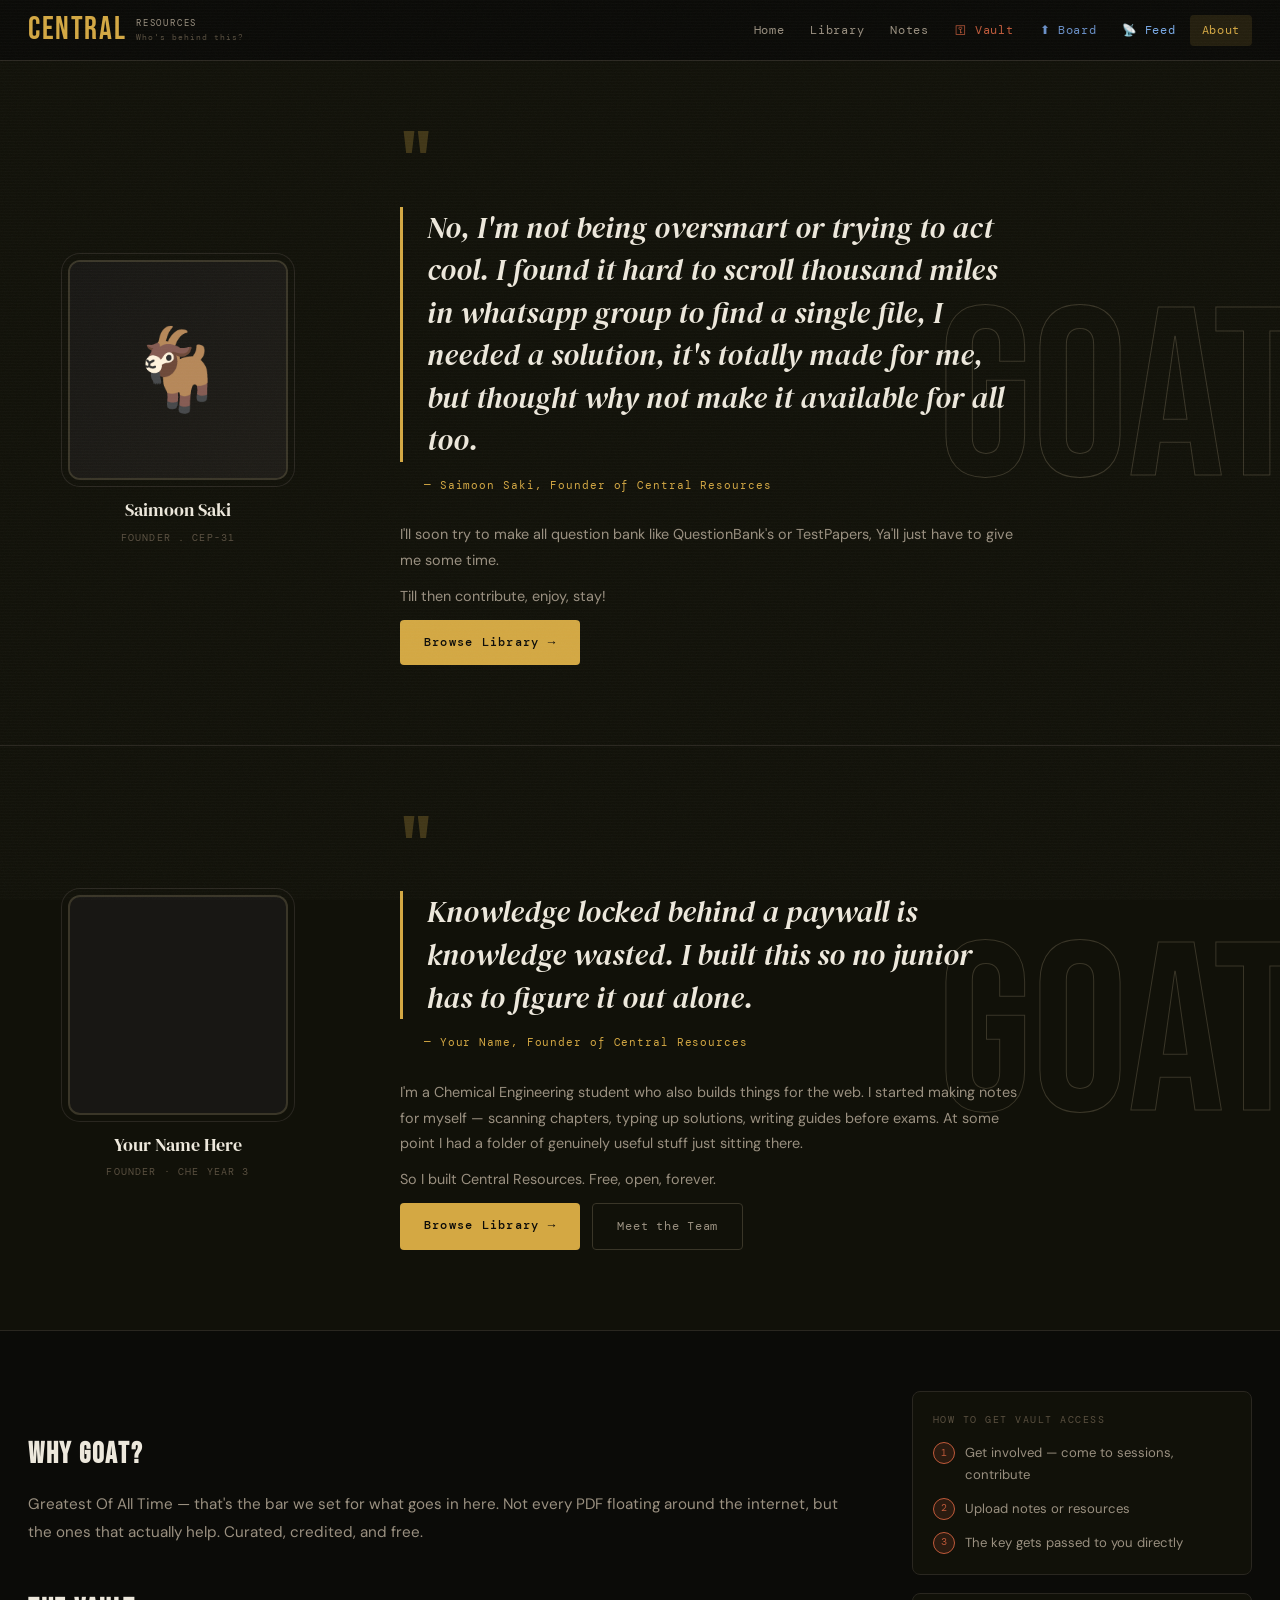
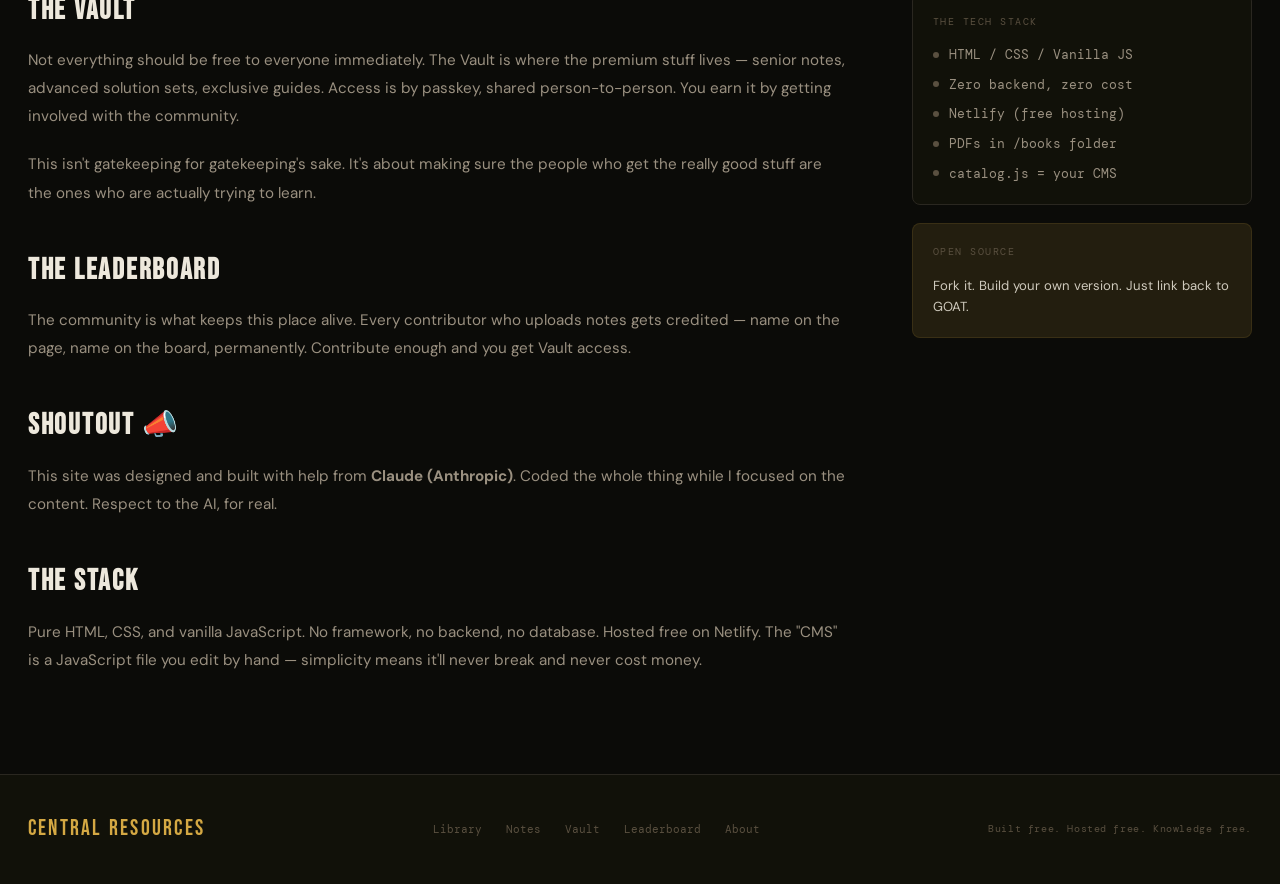
==== central/about.html @ 238a9351 "nn" ====
<!DOCTYPE html>
<html lang="en">
<head>
  <meta charset="UTF-8" />
  <meta name="viewport" content="width=device-width, initial-scale=1.0" />
  <title>Behind the Screen</title>
  <link rel="stylesheet" href="css/style.css" />
  <link rel="preconnect" href="https://fonts.googleapis.com" />
  <link href="https://fonts.googleapis.com/css2?family=Bebas+Neue&family=DM+Serif+Display:ital@0;1&family=DM+Mono:wght@300;400;500&family=DM+Sans:ital,wght@0,300;0,400;1,300&display=swap" rel="stylesheet" />
</head>
<body>
  <div class="noise"></div>
  <div class="scanlines"></div>

  <header class="site-header">
    <div class="header-inner">
      <a href="index.html" class="logo-block">
        <div class="logo-goat">Central</div>
        <div class="logo-right">
          <div class="logo-pub">Resources</div>
          <div class="logo-sub">Who's behind this?</div>
        </div>
      </a>
      <nav class="main-nav">
        <a href="index.html" class="nav-link">Home</a>
        <a href="library.html" class="nav-link">Library</a>
        <a href="notes.html" class="nav-link">Notes</a>
        <a href="vault.html" class="nav-link vault-link">⚿ Vault</a>
        <a href="leaderboard.html" class="nav-link lb-link">⬆ Board</a>
        <a href="feed.html" class="nav-link feed-link">📡 Feed</a>
        <a href="about.html" class="nav-link active">About</a>
      </nav>
    </div>
  </header>

  <!--
  ═══════════════════════════════════════════════════
   PERSONALISE THIS — 6 things to change:
   1. Drop your photo as:  images/founder.jpg
   2. Change "Your Name Here" below
   3. Change "Founder · ChE Year 3" below
   4. Change the quote text inside <blockquote>
   5. Change the sign-off line (.founder-quote-sig)
   6. Change the bio paragraph text
  ═══════════════════════════════════════════════════
  -->
  <section class="founder-hero">
    <div class="founder-hero-inner">

      <div class="founder-photo-col">
        <div class="founder-photo-frame">
          <img
            src="images/handsome.png"
            alt="Founder"
            class="founder-photo"
            onerror="this.style.display='none';document.getElementById('founderFallback').style.display='flex';"
          />
          <div class="founder-photo-fallback" id="founderFallback">🐐</div>
        </div>
        <div class="founder-label">
          <div class="founder-name-tag">Saimoon Saki</div><!-- ← CHANGE THIS -->
          <div class="founder-role-tag">Founder . CEP-31</div><!-- ← CHANGE THIS -->
        </div>
      </div>

      <div class="founder-quote-col">
        <div class="founder-open-quote">"</div>
        <!-- ↓ CHANGE THIS QUOTE TO YOUR OWN WORDS -->
        <blockquote class="founder-quote-text">
         No, I'm not being oversmart or trying to act cool. I found it hard to scroll thousand miles in whatsapp group to find a single file, I needed a solution, it's totally made for me, but thought why not make it available for all too.
        </blockquote>
        <!-- ↓ CHANGE THE SIGN-OFF -->
        <div class="founder-quote-sig">— Saimoon Saki, Founder of Central Resources</div>
        <div class="founder-bio">
          <!-- ↓ CHANGE THIS BIO -->
          <p>I'll soon try to make all question bank like QuestionBank's or TestPapers, Ya'll just have to give me some time.</p>
          <p>Till then contribute, enjoy, stay!</p>
        </div>
        <div class="founder-cta-row">
          <a href="library.html" class="btn-primary">Browse Library →</a>
        </div>
      </div>

    </div>
  </section>
  
  <section class="founder-hero">
    <div class="founder-hero-inner">

      <div class="founder-photo-col">
        <div class="founder-photo-frame">
          <img
            src="images/founder.jpg"
            alt="Founder"
            class="founder-photo"
            onerror="this.style.display='none';document.getElementById('founderFallback').style.display='flex';"
          />
          <div class="founder-photo-fallback" id="founderFallback">🐐</div>
        </div>
        <div class="founder-label">
          <div class="founder-name-tag">Your Name Here</div><!-- ← CHANGE THIS -->
          <div class="founder-role-tag">Founder · ChE Year 3</div><!-- ← CHANGE THIS -->
        </div>
      </div>

      <div class="founder-quote-col">
        <div class="founder-open-quote">"</div>
        <!-- ↓ CHANGE THIS QUOTE TO YOUR OWN WORDS -->
        <blockquote class="founder-quote-text">
          Knowledge locked behind a paywall is knowledge wasted.
          I built this so no junior has to figure it out alone.
        </blockquote>
        <!-- ↓ CHANGE THE SIGN-OFF -->
        <div class="founder-quote-sig">— Your Name, Founder of Central Resources</div>
        <div class="founder-bio">
          <!-- ↓ CHANGE THIS BIO -->
          <p>I'm a Chemical Engineering student who also builds things for the web. I started making notes for myself — scanning chapters, typing up solutions, writing guides before exams. At some point I had a folder of genuinely useful stuff just sitting there.</p>
          <p>So I built Central Resources. Free, open, forever.</p>
        </div>
        <div class="founder-cta-row">
          <a href="library.html" class="btn-primary">Browse Library →</a>
          <a href="leaderboard.html" class="btn-ghost">Meet the Team</a>
        </div>
      </div>

    </div>
  </section>

  <div class="about-page">
    <div class="about-page-inner">
      <div class="about-layout">

        <div class="about-main">
          <h2>Why GOAT?</h2>
          <p>Greatest Of All Time — that's the bar we set for what goes in here. Not every PDF floating around the internet, but the ones that actually help. Curated, credited, and free.</p>

          <h2>The Vault</h2>
          <p>Not everything should be free to everyone immediately. The Vault is where the premium stuff lives — senior notes, advanced solution sets, exclusive guides. Access is by passkey, shared person-to-person. You earn it by getting involved with the community.</p>
          <p>This isn't gatekeeping for gatekeeping's sake. It's about making sure the people who get the really good stuff are the ones who are actually trying to learn.</p>

          <h2>The Leaderboard</h2>
          <p>The community is what keeps this place alive. Every contributor who uploads notes gets credited — name on the page, name on the board, permanently. Contribute enough and you get Vault access.</p>

          <h2>Shoutout 📣</h2>
          <p>This site was designed and built with help from <strong>Claude (Anthropic)</strong>. Coded the whole thing while I focused on the content. Respect to the AI, for real.</p>

          <h2>The Stack</h2>
          <p>Pure HTML, CSS, and vanilla JavaScript. No framework, no backend, no database. Hosted free on Netlify. The "CMS" is a JavaScript file you edit by hand — simplicity means it'll never break and never cost money.</p>
        </div>

        <div class="about-sidebar">
          <div class="sidebar-card">
            <div class="sidebar-card-title">How to get Vault access</div>
            <div class="vault-steps">
              <div class="vstep"><span class="vstep-n">1</span><span>Get involved — come to sessions, contribute</span></div>
              <div class="vstep"><span class="vstep-n">2</span><span>Upload notes or resources</span></div>
              <div class="vstep"><span class="vstep-n">3</span><span>The key gets passed to you directly</span></div>
            </div>
          </div>
          <div class="sidebar-card">
            <div class="sidebar-card-title">The Tech Stack</div>
            <div class="tech-list">
              <div class="tech-item"><span class="tech-dot"></span>HTML / CSS / Vanilla JS</div>
              <div class="tech-item"><span class="tech-dot"></span>Zero backend, zero cost</div>
              <div class="tech-item"><span class="tech-dot"></span>Netlify (free hosting)</div>
              <div class="tech-item"><span class="tech-dot"></span>PDFs in /books folder</div>
              <div class="tech-item"><span class="tech-dot"></span>catalog.js = your CMS</div>
            </div>
          </div>
          <div class="sidebar-card highlight-card">
            <div class="sidebar-card-title">Open Source</div>
            <p style="font-size:0.82rem;line-height:1.6;margin:0;opacity:0.85;">Fork it. Build your own version. Just link back to GOAT.</p>
          </div>
        </div>

      </div>
    </div>
  </div>

  <footer class="site-footer">
    <div class="footer-inner">
      <div class="footer-logo">CENTRAL RESOURCES</div>
      <div class="footer-links">
        <a href="library.html">Library</a>
        <a href="notes.html">Notes</a>
        <a href="vault.html">Vault</a>
        <a href="leaderboard.html">Leaderboard</a>
        <a href="about.html">About</a>
      </div>
      <div class="footer-copy">Built free. Hosted free. Knowledge free.</div>
    </div>
  </footer>
</body>
</html>
---- central/css/style.css ----
/* ================================================================
   GOAT PUBLICATIONS — COMPLETE STYLESHEET
   ================================================================ */
:root {
  --bg:#0b0b08; --bg2:#111109; --bg3:#181714; --surface:#1e1c17;
  --border:#2a2720; --border2:#3a3628;
  --text:#ede8dc; --text2:#9a9080; --text3:#5a5040;
  --accent:#d4a843; --accent2:#f0c860;
  --accent-d:rgba(212,168,67,0.12); --accent-g:rgba(212,168,67,0.22);
  --vault:#c05a3a; --vault-d:rgba(192,90,58,0.15); --vault-g:rgba(192,90,58,0.25);
  --green:#6aaa6a; --blue:#6a90c8; --red:#c86a6a;
  --gold:#d4a843; --silver:#9ab0c8; --bronze:#b87850;
  --display:'Bebas Neue',Impact,sans-serif;
  --serif:'DM Serif Display',Georgia,serif;
  --mono:'DM Mono','Courier New',monospace;
  --sans:'DM Sans',system-ui,sans-serif;
  --r:4px; --r2:8px;
}
*,*::before,*::after{box-sizing:border-box;margin:0;padding:0}
html{scroll-behavior:smooth}
body{background:var(--bg);color:var(--text);font-family:var(--sans);font-size:15px;line-height:1.65;min-height:100vh;overflow-x:hidden}
a{color:var(--accent);text-decoration:none}
a:hover{text-decoration:underline}

/* ── TEXTURE ── */
.noise{pointer-events:none;position:fixed;inset:0;z-index:998;opacity:0.03;background-image:url("data:image/svg+xml,%3Csvg viewBox='0 0 256 256' xmlns='http://www.w3.org/2000/svg'%3E%3Cfilter id='n'%3E%3CfeTurbulence type='fractalNoise' baseFrequency='0.9' numOctaves='4' stitchTiles='stitch'/%3E%3C/filter%3E%3Crect width='100%25' height='100%25' filter='url(%23n)'/%3E%3C/svg%3E");background-size:200px 200px}
.scanlines{pointer-events:none;position:fixed;inset:0;z-index:997;opacity:0.015;background:repeating-linear-gradient(0deg,transparent,transparent 2px,#fff 2px,#fff 3px)}

/* ── HEADER ── */
.site-header{position:sticky;top:0;z-index:100;background:rgba(11,11,8,0.95);backdrop-filter:blur(16px);border-bottom:1px solid var(--border)}
.header-inner{max-width:1280px;margin:0 auto;padding:0 28px;height:60px;display:flex;align-items:center;gap:24px}
.logo-block{display:flex;align-items:center;gap:10px;text-decoration:none;color:inherit;flex-shrink:0}
.logo-goat{font-family:var(--display);font-size:2rem;letter-spacing:0.05em;color:var(--accent);line-height:1}
.logo-pub{font-family:var(--mono);font-size:0.55rem;letter-spacing:0.2em;color:var(--text2);text-transform:uppercase}
.logo-sub{font-family:var(--mono);font-size:0.5rem;letter-spacing:0.12em;color:var(--text3)}
.main-nav{display:flex;gap:2px;margin-left:auto}
.nav-link{font-family:var(--mono);font-size:0.72rem;color:var(--text2);padding:6px 12px;border-radius:var(--r);letter-spacing:0.06em;transition:all 0.2s;text-decoration:none}
.nav-link:hover,.nav-link.active{color:var(--accent);background:var(--accent-d);text-decoration:none}
.vault-link{color:var(--vault)!important}
.vault-link:hover,.vault-link.active{background:var(--vault-d)!important;color:var(--vault)!important}
.lb-link{color:var(--blue)!important}
.lb-link:hover,.lb-link.active{background:rgba(106,144,200,0.12)!important;color:var(--blue)!important}

/* ── BUTTONS ── */
.btn-primary{display:inline-block;background:var(--accent);color:#0b0b08;font-family:var(--mono);font-size:0.78rem;font-weight:500;letter-spacing:0.1em;padding:12px 24px;border-radius:var(--r);border:none;cursor:pointer;transition:background 0.2s,transform 0.15s;text-decoration:none}
.btn-primary:hover{background:var(--accent2);text-decoration:none;transform:translateY(-1px)}
.btn-primary.small{padding:7px 14px;font-size:0.7rem}
.btn-ghost{display:inline-block;background:transparent;color:var(--text2);font-family:var(--mono);font-size:0.78rem;letter-spacing:0.06em;padding:12px 24px;border-radius:var(--r);border:1px solid var(--border2);cursor:pointer;transition:all 0.2s;text-decoration:none}
.btn-ghost:hover{border-color:var(--accent);color:var(--accent);text-decoration:none}
.btn-ghost.small{padding:7px 14px;font-size:0.7rem}
.btn-vault{display:inline-block;background:var(--vault-d);color:var(--vault);font-family:var(--mono);font-size:0.78rem;letter-spacing:0.08em;padding:12px 24px;border-radius:var(--r);border:1px solid var(--vault);cursor:pointer;transition:all 0.2s;text-decoration:none}
.btn-vault:hover{background:var(--vault-g);text-decoration:none;transform:translateY(-1px)}
.btn-vault.large{padding:16px 40px;font-size:0.85rem}

/* ── HERO ── */
.hero{position:relative;min-height:92vh;display:flex;flex-direction:column;justify-content:center;padding:80px 28px 0;overflow:hidden}
.hero-stamp{position:absolute;top:40px;right:40px;font-family:var(--display);font-size:0.9rem;letter-spacing:0.2em;color:var(--accent);border:2px solid var(--accent);border-radius:50%;width:90px;height:90px;display:flex;align-items:center;justify-content:center;text-align:center;line-height:1.2;opacity:0.6;transform:rotate(12deg);animation:stampFloat 6s ease-in-out infinite alternate}
@keyframes stampFloat{from{transform:rotate(12deg) scale(1)}to{transform:rotate(15deg) scale(1.04)}}
.hero-content{max-width:1280px;margin:0 auto;width:100%;position:relative;z-index:1}
.hero-issue{font-family:var(--mono);font-size:0.7rem;color:var(--text3);letter-spacing:0.2em;text-transform:uppercase;margin-bottom:20px;opacity:0;animation:fadeUp 0.5s 0.1s forwards}
.hero-title{font-family:var(--display);font-size:clamp(5rem,14vw,13rem);line-height:0.92;letter-spacing:0.02em;color:var(--text);margin-bottom:28px;opacity:0;animation:fadeUp 0.6s 0.2s forwards}
.hero-title em{font-family:var(--serif);font-style:italic;color:var(--accent);font-size:0.72em}
.hero-tagline{font-size:1rem;color:var(--text2);max-width:560px;line-height:1.75;margin-bottom:8px;opacity:0;animation:fadeUp 0.6s 0.3s forwards}
.hero-asterisk{font-family:var(--mono);font-size:0.72rem;color:var(--vault);margin-bottom:36px;opacity:0;animation:fadeUp 0.6s 0.35s forwards}
.hero-cta-row{display:flex;gap:12px;flex-wrap:wrap;opacity:0;animation:fadeUp 0.6s 0.45s forwards}
@keyframes fadeUp{from{opacity:0;transform:translateY(16px)}to{opacity:1;transform:translateY(0)}}

/* ── TICKER ── */
.hero-ticker{margin-top:80px;border-top:1px solid var(--border);border-bottom:1px solid var(--border);padding:10px 0;overflow:hidden;background:var(--bg2)}
.ticker-inner{display:flex;gap:28px;width:max-content;animation:ticker 32s linear infinite;font-family:var(--mono);font-size:0.7rem;color:var(--text3);letter-spacing:0.12em;text-transform:uppercase}
.ticker-inner .dot{color:var(--accent)}
@keyframes ticker{from{transform:translateX(0)}to{transform:translateX(-50%)}}

/* ── STATS BAR ── */
.stats-bar{display:flex;align-items:center;justify-content:center;gap:32px;flex-wrap:wrap;padding:28px;background:var(--bg2);border-bottom:1px solid var(--border)}
.stat{text-align:center}
.stat-num{display:block;font-family:var(--display);font-size:2.4rem;letter-spacing:0.05em;color:var(--accent);line-height:1}
.stat-label{display:block;font-family:var(--mono);font-size:0.6rem;color:var(--text3);letter-spacing:0.15em;text-transform:uppercase;margin-top:3px}
.stat-div{color:var(--border2);font-family:var(--display);font-size:2rem;opacity:0.6}

/* ── SECTION ── */
.section-tag{display:block;font-family:var(--mono);font-size:0.68rem;color:var(--accent);letter-spacing:0.18em;text-transform:uppercase;margin-bottom:8px}
.section-title{font-family:var(--display);font-size:clamp(2.2rem,4vw,3.5rem);letter-spacing:0.04em;color:var(--text);margin-bottom:36px}
.section-cta{text-align:center;margin-top:48px}
.section-block{max-width:1280px;margin:0 auto;padding:80px 28px}
.section-header{margin-bottom:0}

/* ── CARDS ── */
.card-grid{display:grid;grid-template-columns:repeat(auto-fill,minmax(290px,1fr));gap:20px}
.card{background:var(--bg2);border:1px solid var(--border);border-radius:var(--r2);overflow:hidden;transition:border-color 0.2s,transform 0.2s;display:flex;flex-direction:column}
.card:hover{border-color:var(--accent);transform:translateY(-3px)}
.card-cover{background:var(--bg3);height:110px;display:flex;align-items:center;justify-content:center;position:relative;border-bottom:1px solid var(--border)}
.card-emoji{font-size:2.8rem;line-height:1}
.card-badge{position:absolute;top:10px;right:10px;font-family:var(--mono);font-size:0.58rem;color:var(--accent);background:var(--accent-d);border:1px solid var(--accent-d);padding:2px 7px;border-radius:2px;letter-spacing:0.1em}
.card-body{padding:18px;display:flex;flex-direction:column;flex:1}
.card-subject{font-family:var(--mono);font-size:0.62rem;color:var(--text3);text-transform:uppercase;letter-spacing:0.1em;margin-bottom:5px}
.card-title{font-family:var(--serif);font-size:1rem;color:var(--text);line-height:1.3;margin-bottom:4px}
.card-author{font-family:var(--mono);font-size:0.65rem;color:var(--text3);margin-bottom:10px;font-style:italic}
.card-desc{font-size:0.82rem;color:var(--text2);line-height:1.6;flex:1;margin-bottom:14px}
.card-footer{display:flex;justify-content:space-between;align-items:center;border-top:1px solid var(--border);padding-top:12px;margin-top:auto}
.card-meta{font-family:var(--mono);font-size:0.62rem;color:var(--text3)}
.card-dl{font-family:var(--mono);font-size:0.7rem;color:var(--accent);padding:5px 12px;border:1px solid var(--accent-d);border-radius:2px;background:var(--accent-d);transition:background 0.2s;text-decoration:none}
.card-dl:hover{background:var(--accent-g);text-decoration:none}

/* ── VAULT TEASER ── */
.vault-teaser{background:var(--bg2);border-top:1px solid var(--border);border-bottom:1px solid var(--border);padding:80px 28px}
.vault-teaser-inner{max-width:1280px;margin:0 auto;display:flex;gap:64px;align-items:center}
.vault-icon-big{font-size:6rem;flex-shrink:0;color:var(--vault);line-height:1;animation:vaultPulse 3s ease-in-out infinite;filter:drop-shadow(0 0 20px rgba(192,90,58,0.3))}
@keyframes vaultPulse{0%,100%{opacity:0.8;transform:scale(1)}50%{opacity:1;transform:scale(1.05)}}
.vault-teaser-text{max-width:600px}
.vault-teaser-title{font-family:var(--display);font-size:3.5rem;letter-spacing:0.05em;color:var(--vault);margin:8px 0 16px}
.vault-teaser-text p{font-size:0.95rem;color:var(--text2);line-height:1.75;margin-bottom:24px}

/* ── LB PREVIEW (homepage) ── */
.lb-preview{display:flex;flex-direction:column;gap:12px;max-width:640px}
.lb-preview-row{display:flex;align-items:center;gap:16px;background:var(--bg2);border:1px solid var(--border);border-radius:var(--r);padding:14px 20px;transition:border-color 0.2s;text-decoration:none;color:var(--text)}
.lb-preview-row:hover{border-color:var(--accent);text-decoration:none;color:var(--text)}
.lb-preview-rank{font-family:var(--display);font-size:1.6rem;width:36px;text-align:center;flex-shrink:0}
.lb-preview-rank.gold{color:var(--gold)}.lb-preview-rank.silver{color:var(--silver)}.lb-preview-rank.bronze{color:var(--bronze)}
.lb-preview-emoji{font-size:1.4rem;flex-shrink:0}
.lb-preview-name{font-family:var(--serif);font-size:1rem;flex:1}
.lb-preview-uploads{font-family:var(--mono);font-size:0.68rem;color:var(--text3)}
.lb-preview-badge{font-family:var(--mono);font-size:0.65rem;font-weight:500}

/* ── ABOUT STRIP ── */
.about-strip{padding:80px 28px}
.about-strip-inner{max-width:1280px;margin:0 auto;display:grid;grid-template-columns:1fr 1fr;gap:80px;align-items:center}
.about-quote{font-family:var(--display);font-size:clamp(2.5rem,4vw,4rem);letter-spacing:0.04em;line-height:1.0;border-left:4px solid var(--accent);padding-left:32px}
.about-quote em{font-family:var(--serif);font-style:italic;color:var(--accent);display:block;margin-top:4px}
.about-body p{font-size:0.95rem;color:var(--text2);line-height:1.8;margin-bottom:20px}

/* ── FOOTER ── */
.site-footer{background:var(--bg2);border-top:1px solid var(--border);padding:36px 28px}
.footer-inner{max-width:1280px;margin:0 auto;display:flex;align-items:center;justify-content:space-between;flex-wrap:wrap;gap:16px}
.footer-logo{font-family:var(--display);font-size:1.4rem;letter-spacing:0.1em;color:var(--accent)}
.footer-links{display:flex;gap:24px}
.footer-links a{font-family:var(--mono);font-size:0.7rem;color:var(--text3);text-decoration:none}
.footer-links a:hover{color:var(--accent);text-decoration:none}
.footer-copy{font-family:var(--mono);font-size:0.62rem;color:var(--text3);letter-spacing:0.06em}

/* ── PAGE HERO ── */
.page-hero.slim{padding:60px 28px;border-bottom:1px solid var(--border);background:var(--bg2);position:relative;overflow:hidden}
.page-hero-inner{max-width:1280px;margin:0 auto;position:relative;z-index:1}
.page-title{font-family:var(--display);font-size:clamp(3rem,7vw,6rem);letter-spacing:0.04em;color:var(--text);margin:8px 0 12px;line-height:1}
.page-desc{font-size:0.95rem;color:var(--text2);max-width:580px;line-height:1.75}

/* ── LIBRARY CONTROLS ── */
.library-controls{max-width:1280px;margin:0 auto;padding:28px 28px 0;display:flex;flex-direction:column;gap:14px}
.search-wrap{display:flex;align-items:center;gap:10px;background:var(--bg2);border:1px solid var(--border);border-radius:var(--r);padding:0 16px}
.search-icon{color:var(--text3);font-size:1.2rem}
.search-input{background:transparent;border:none;outline:none;color:var(--text);font-family:var(--mono);font-size:0.82rem;width:100%;padding:13px 0}
.search-input::placeholder{color:var(--text3)}
.filter-pills{display:flex;flex-wrap:wrap;gap:8px}
.pill{font-family:var(--mono);font-size:0.68rem;color:var(--text3);background:var(--bg2);border:1px solid var(--border);border-radius:20px;padding:5px 14px;cursor:pointer;letter-spacing:0.05em;transition:all 0.2s}
.pill:hover{border-color:var(--accent);color:var(--accent)}
.pill.active{background:var(--accent);border-color:var(--accent);color:#0b0b08}
.library-body{max-width:1280px;margin:0 auto;padding:28px 28px 80px}
.library-count{font-family:var(--mono);font-size:0.68rem;color:var(--text3);letter-spacing:0.1em;margin-bottom:20px}
.library-grid{display:grid;grid-template-columns:repeat(auto-fill,minmax(280px,1fr));gap:18px}

/* ── NOTES GRID ── */
.notes-grid{display:flex;flex-direction:column;gap:14px}
.note-card{display:grid;grid-template-columns:100px 1fr;background:var(--bg2);border:1px solid var(--border);border-radius:var(--r2);overflow:hidden;transition:border-color 0.2s}
.note-card:hover{border-color:var(--accent)}
.note-card-cover{background:var(--bg3);display:flex;flex-direction:column;align-items:center;justify-content:center;gap:8px;border-right:1px solid var(--border);padding:20px 10px;position:relative}
.note-cover-sym{font-family:var(--display);font-size:2rem;color:var(--accent);letter-spacing:0.05em;text-align:center;line-height:1}
.note-card-cover .card-badge{position:static;margin-top:4px}
.note-card-body{padding:20px}
.note-meta-row{display:flex;align-items:center;gap:12px;margin-bottom:6px;flex-wrap:wrap}
.note-date{font-family:var(--mono);font-size:0.62rem;color:var(--text3);margin-left:auto}
.note-contributor{font-family:var(--mono);font-size:0.7rem;color:var(--text3);margin-bottom:8px}
.contrib-dot{color:var(--accent);margin-right:4px}
.note-footer{display:flex;justify-content:space-between;align-items:center;margin-top:12px;flex-wrap:wrap;gap:8px}
.note-tags{display:flex;gap:6px;flex-wrap:wrap}
.tag{font-family:var(--mono);font-size:0.58rem;color:var(--text3);background:var(--bg3);border:1px solid var(--border);border-radius:2px;padding:2px 6px}

/* ── CONTRIBUTE CTA ── */
.contribute-cta{background:var(--bg2);border-top:1px solid var(--border);padding:60px 28px}
.contribute-cta-inner{max-width:1280px;margin:0 auto;display:flex;align-items:center;gap:32px;flex-wrap:wrap}
.contribute-icon{font-size:3rem;color:var(--accent);flex-shrink:0}
.contribute-text{flex:1}
.contribute-text h3{font-family:var(--display);font-size:1.8rem;letter-spacing:0.05em;margin-bottom:6px}
.contribute-text p{font-size:0.88rem;color:var(--text2)}

/* ── EMPTY STATE ── */
.empty-state{flex-direction:column;align-items:center;justify-content:center;padding:80px 24px;text-align:center}
.empty-icon{font-size:3rem;margin-bottom:14px}
.empty-text{font-family:var(--mono);font-size:0.82rem;color:var(--text3)}

/* ── VAULT PAGE ── */
.vault-locked-screen{min-height:calc(100vh - 60px);display:flex;align-items:center;justify-content:center;flex-direction:column;gap:48px;padding:60px 28px;background:radial-gradient(ellipse 60% 50% at 50% 50%,rgba(192,90,58,0.08) 0%,transparent 70%),var(--bg)}
.vault-door{position:relative;width:140px;height:140px;display:flex;align-items:center;justify-content:center;flex-shrink:0}
.vault-door-ring{position:absolute;border-radius:50%;border:1.5px solid rgba(192,90,58,0.3);animation:ringRotate 8s linear infinite}
.ring1{width:140px;height:140px;animation-duration:10s}.ring2{width:100px;height:100px;animation-duration:7s;animation-direction:reverse;border-color:rgba(192,90,58,0.2)}.ring3{width:60px;height:60px;animation-duration:5s;border-color:rgba(192,90,58,0.15)}
@keyframes ringRotate{from{transform:rotate(0deg)}to{transform:rotate(360deg)}}
.vault-door-symbol{font-size:3rem;color:var(--vault);z-index:1;filter:drop-shadow(0 0 16px rgba(192,90,58,0.5));animation:vaultPulse 3s ease-in-out infinite}
.vault-lock-content{max-width:520px;text-align:center}
.vault-lock-title{font-family:var(--display);font-size:4rem;letter-spacing:0.08em;color:var(--vault);margin:12px 0 16px}
.vault-lock-desc{font-size:0.92rem;color:var(--text2);line-height:1.8;margin-bottom:32px}
.vault-form{display:flex;flex-direction:column;gap:12px;align-items:center}
.vault-input-wrap{display:flex;align-items:center;gap:10px;background:var(--bg2);border:1px solid var(--vault);border-radius:var(--r);padding:0 16px;width:100%;max-width:380px;transition:border-color 0.2s}
.vault-input-icon{color:var(--vault);font-size:1.1rem}
.vault-input{background:transparent;border:none;outline:none;color:var(--text);font-family:var(--mono);font-size:0.9rem;width:100%;padding:14px 0;letter-spacing:0.15em}
.vault-input::placeholder{color:var(--text3);letter-spacing:0.05em}
.vault-error{font-family:var(--mono);font-size:0.72rem;color:var(--red);min-height:20px;text-align:center}
.vault-howto{margin-top:36px;padding:20px 24px;background:var(--bg2);border:1px solid var(--border);border-radius:var(--r2);max-width:420px;text-align:left}
.vault-howto-title{font-family:var(--mono);font-size:0.68rem;color:var(--vault);letter-spacing:0.12em;text-transform:uppercase;margin-bottom:8px}
.vault-howto p{font-size:0.83rem;color:var(--text2);line-height:1.7}
@keyframes shake{0%,100%{transform:translateX(0)}20%{transform:translateX(-8px)}40%{transform:translateX(8px)}60%{transform:translateX(-5px)}80%{transform:translateX(5px)}}
.shake{animation:shake 0.4s ease}
.vault-hero{background:linear-gradient(135deg,var(--vault-d) 0%,var(--bg2) 100%)!important}
.vault-unlocked-badge{font-family:var(--mono);font-size:0.68rem;color:var(--green);border:1px solid var(--green);border-radius:2px;padding:4px 12px;letter-spacing:0.15em;display:inline-block;margin-bottom:12px}
.vault-card{border-color:rgba(192,90,58,0.2)!important}.vault-card:hover{border-color:var(--vault)!important}
.vault-cover{background:linear-gradient(135deg,#1a0d0a,var(--bg3))!important}
.vault-card-shimmer{position:absolute;inset:0;background:linear-gradient(135deg,transparent 40%,rgba(192,90,58,0.05) 100%);pointer-events:none}
.vault-dl{color:var(--vault)!important;border-color:rgba(192,90,58,0.2)!important;background:rgba(192,90,58,0.1)!important}
.vault-dl:hover{background:rgba(192,90,58,0.22)!important}
.vault-tags{display:flex;gap:6px;flex-wrap:wrap}

/* ── LEADERBOARD PAGE ── */
.lb-hero{position:relative;overflow:hidden}
.lb-page-title{line-height:0.9}
.lb-hero-num{position:absolute;right:28px;bottom:-20px;font-family:var(--display);font-size:clamp(8rem,18vw,18rem);color:transparent;-webkit-text-stroke:1px var(--border2);line-height:1;pointer-events:none;z-index:0}
.podium-section{padding:60px 28px}
.podium-wrap{max-width:900px;margin:0 auto;display:flex;align-items:flex-end;justify-content:center;gap:16px}
.podium-slot{display:flex;flex-direction:column;align-items:center;flex:1;max-width:260px}
.podium-card{background:var(--bg2);border:1px solid var(--border);border-radius:var(--r2);padding:20px 16px;text-align:center;width:100%;margin-bottom:8px;transition:border-color 0.2s;display:block}
.podium-card:hover{text-decoration:none;border-color:var(--accent)}
.podium-first .podium-card{border-color:var(--accent);background:linear-gradient(135deg,var(--bg2),rgba(212,168,67,0.05));box-shadow:0 0 30px rgba(212,168,67,0.12)}
.podium-emoji{font-size:2.4rem;margin-bottom:4px}
.podium-crown{font-size:1.8rem;margin-bottom:8px}
.podium-name{font-family:var(--serif);font-size:1.1rem;color:var(--text);margin-bottom:4px}
.podium-uploads{font-family:var(--mono);font-size:0.7rem;color:var(--text3);margin-bottom:4px}
.podium-badge{font-family:var(--mono);font-size:0.65rem;font-weight:500;margin-bottom:8px}
.podium-note{font-size:0.78rem;color:var(--text2);line-height:1.5;font-style:italic}
.podium-block{width:100%;background:var(--surface);border:1px solid var(--border);border-radius:var(--r) var(--r) 0 0;display:flex;align-items:flex-start;justify-content:center;padding-top:12px}
.podium-first .podium-block{background:var(--accent-d);border-color:var(--accent)}
.podium-position{font-family:var(--display);font-size:1.4rem;letter-spacing:0.1em;color:var(--text3)}
.podium-first .podium-position{color:var(--accent)}
.lb-body{max-width:1000px;margin:0 auto;padding:0 28px 80px}
.lb-table-header{display:flex;align-items:center;border-bottom:2px solid var(--border2);padding:8px 16px;margin-bottom:8px}
.lb-th{font-family:var(--mono);font-size:0.62rem;color:var(--text3);letter-spacing:0.12em;text-transform:uppercase}
.lb-row{display:flex;align-items:center;background:var(--bg2);border:1px solid var(--border);border-radius:var(--r);padding:12px 16px;margin-bottom:8px;transition:border-color 0.2s}
.lb-row:hover{border-color:var(--accent)}
.top-row{border-color:rgba(212,168,67,0.2)}
.lb-td,.lb-th{display:flex;align-items:center}
.lb-td.rank,.lb-th.rank{width:60px;flex-shrink:0}
.lb-td.name,.lb-th.name{flex:1;gap:12px;min-width:0}
.lb-td.uploads,.lb-th.uploads{width:160px;flex-shrink:0;gap:10px}
.lb-td.badge,.lb-th.badge{width:100px;flex-shrink:0}
.lb-td.joined,.lb-th.joined{width:100px;flex-shrink:0;font-family:var(--mono);font-size:0.7rem;color:var(--text3)}
.rank-num{font-family:var(--display);font-size:1.8rem;letter-spacing:0.05em;color:var(--text3)}
.rank-gold{color:var(--gold)}.rank-silver{color:var(--silver)}.rank-bronze{color:var(--bronze)}
.contributor-emoji{font-size:1.5rem;flex-shrink:0}
.contributor-link{text-decoration:none;color:inherit;display:flex;flex-direction:column;transition:color 0.2s}
.contributor-link:hover .contributor-name{color:var(--accent)}
.contributor-link:hover{text-decoration:none}
.contributor-name{font-family:var(--serif);font-size:1rem;color:var(--text)}
.contributor-role{font-family:var(--mono);font-size:0.62rem;color:var(--text3)}
.upload-count{font-family:var(--display);font-size:1.3rem;color:var(--text);flex-shrink:0}
.upload-bar-wrap{flex:1;height:3px;background:var(--border2);border-radius:2px}
.upload-bar{display:block;height:100%;background:var(--accent);border-radius:2px}
.badge-chip{font-family:var(--mono);font-size:0.62rem;font-weight:500;border:1px solid;border-radius:2px;padding:2px 8px;letter-spacing:0.08em}
.lb-howto-section{background:var(--bg2);border-top:1px solid var(--border);padding:80px 28px}
.lb-howto-section .section-title{margin-bottom:48px}
.lb-howto-inner{max-width:900px;margin:0 auto}
.howto-steps{display:flex;flex-direction:column;gap:28px}
.howto-step{display:flex;gap:28px;align-items:flex-start;padding:24px;background:var(--bg);border:1px solid var(--border);border-radius:var(--r2);transition:border-color 0.2s}
.howto-step:hover{border-color:var(--accent)}
.step-num{font-family:var(--display);font-size:2.5rem;color:var(--accent-d);letter-spacing:0.1em;flex-shrink:0;line-height:1;border:1px solid var(--border2);border-radius:var(--r);padding:8px 16px;transition:all 0.2s}
.howto-step:hover .step-num{color:var(--accent);border-color:var(--accent)}
.step-text strong{font-family:var(--serif);font-size:1.1rem;color:var(--text);display:block;margin-bottom:6px}
.step-text p{font-size:0.88rem;color:var(--text2);line-height:1.7}

/* ════════════════════════════════════════
   ABOUT PAGE — FOUNDER HERO
   ════════════════════════════════════════ */
.founder-hero{background:var(--bg2);border-bottom:1px solid var(--border);padding:80px 28px;position:relative;overflow:hidden}
.founder-hero::before{content:"GOAT";position:absolute;right:-20px;top:50%;transform:translateY(-50%);font-family:var(--display);font-size:clamp(120px,20vw,240px);color:transparent;-webkit-text-stroke:1px var(--border2);pointer-events:none;line-height:1;z-index:0}
.founder-hero-inner{max-width:1280px;margin:0 auto;position:relative;z-index:1;display:grid;grid-template-columns:300px 1fr;gap:72px;align-items:center}
.founder-photo-col{display:flex;flex-direction:column;align-items:center;gap:16px}
.founder-photo-frame{width:220px;height:220px;border-radius:12px;overflow:hidden;background:var(--bg3);border:2px solid var(--border2);box-shadow:0 0 0 6px var(--bg2),0 0 0 7px var(--border);position:relative}
.founder-photo{width:100%;height:100%;object-fit:cover;object-position:center top;display:block}
.founder-photo-fallback{width:100%;height:100%;display:none;align-items:center;justify-content:center;font-size:5rem;background:linear-gradient(135deg,var(--bg3),var(--surface))}
.founder-label{text-align:center}
.founder-name-tag{font-family:var(--serif);font-size:1.1rem;color:var(--text);display:block}
.founder-role-tag{font-family:var(--mono);font-size:0.6rem;color:var(--text3);letter-spacing:0.12em;text-transform:uppercase;margin-top:4px;display:block}
.founder-quote-col{max-width:620px}
.founder-open-quote{font-family:var(--display);font-size:6rem;line-height:0.6;color:var(--accent);opacity:0.25;margin-bottom:8px}
.founder-quote-text{font-family:var(--serif);font-size:clamp(1.3rem,2.4vw,1.9rem);font-style:italic;color:var(--text);line-height:1.4;border-left:3px solid var(--accent);padding-left:24px;margin-bottom:14px}
.founder-quote-sig{font-family:var(--mono);font-size:0.7rem;color:var(--accent);letter-spacing:0.08em;padding-left:24px;margin-bottom:28px}
.founder-bio p{font-size:0.9rem;color:var(--text2);line-height:1.8;margin-bottom:10px}
.founder-cta-row{display:flex;gap:12px;flex-wrap:wrap;margin-top:8px}
.about-page{padding:60px 28px 80px}
.about-page-inner{max-width:1280px;margin:0 auto}
.about-layout{display:grid;grid-template-columns:1fr 340px;gap:64px;align-items:start}
.about-main p{font-size:0.95rem;color:var(--text2);line-height:1.85;margin-bottom:20px}
.about-main h2{font-family:var(--display);font-size:1.8rem;letter-spacing:0.06em;color:var(--text);margin:40px 0 12px}
.about-main a{color:var(--accent);text-decoration:underline;text-underline-offset:3px}
.about-lede{font-family:var(--serif)!important;font-size:1.3rem!important;color:var(--text)!important;font-style:italic}
.about-sidebar{display:flex;flex-direction:column;gap:18px;position:sticky;top:80px}
.sidebar-card{background:var(--bg2);border:1px solid var(--border);border-radius:var(--r2);padding:20px}
.sidebar-card-title{font-family:var(--mono);font-size:0.62rem;letter-spacing:0.15em;color:var(--text3);text-transform:uppercase;margin-bottom:14px}
.tech-list{display:flex;flex-direction:column;gap:8px}
.tech-item{display:flex;align-items:center;gap:10px;font-size:0.82rem;color:var(--text2);font-family:var(--mono)}
.tech-dot{width:6px;height:6px;border-radius:50%;background:var(--text3);flex-shrink:0}
.tech-dot.accent{background:var(--accent)}
.highlight-card{border-color:var(--accent-d);background:var(--accent-d)}
.highlight-card p{font-size:0.82rem;line-height:1.6;margin:0;opacity:0.85}
.vault-steps{display:flex;flex-direction:column;gap:12px}
.vstep{display:flex;gap:10px;align-items:flex-start;font-size:0.82rem;color:var(--text2)}
.vstep-n{min-width:22px;height:22px;border-radius:50%;background:var(--vault-d);border:1px solid var(--vault);color:var(--vault);font-family:var(--mono);font-size:0.62rem;display:flex;align-items:center;justify-content:center;flex-shrink:0}

/* ════════════════════════════════════════
   PROFILE PAGE
   ════════════════════════════════════════ */
.profile-notfound{min-height:calc(100vh - 60px);display:flex;flex-direction:column;align-items:center;justify-content:center;gap:16px;padding:60px 28px;text-align:center}
.profile-nf-title{font-family:var(--display);font-size:2.5rem;letter-spacing:0.05em}
.profile-nf-desc{font-size:0.9rem;color:var(--text2);margin-bottom:8px}
.profile-hero{background:var(--bg2);border-bottom:1px solid var(--border);padding:64px 28px 56px;position:relative;overflow:hidden}
.profile-hero-bg-rank{position:absolute;right:20px;bottom:-30px;font-family:var(--display);font-size:clamp(100px,20vw,200px);opacity:0.1;line-height:1;pointer-events:none;z-index:0;color:transparent;-webkit-text-stroke:2px currentColor}
.profile-hero-inner{max-width:1280px;margin:0 auto;position:relative;z-index:1;display:flex;align-items:center;gap:48px}
.profile-avatar-wrap{position:relative;flex-shrink:0}
.profile-avatar{width:160px;height:160px;border-radius:50%;border:2px solid var(--border2);overflow:hidden;background:var(--bg3);box-shadow:0 0 0 5px var(--bg2),0 0 0 6px var(--border)}
.profile-photo{width:100%;height:100%;object-fit:cover;object-position:center top;display:block}
.profile-photo-fallback{width:100%;height:100%;display:none;align-items:center;justify-content:center;font-size:4rem;background:linear-gradient(135deg,var(--bg3),var(--surface))}
.profile-rank-badge{position:absolute;bottom:4px;right:4px;width:36px;height:36px;border-radius:50%;display:flex;align-items:center;justify-content:center;font-family:var(--display);font-size:0.85rem;border:2px solid var(--bg2);box-shadow:0 2px 8px rgba(0,0,0,0.4)}
.profile-hero-text{flex:1;min-width:0}
.profile-name{font-family:var(--display);font-size:clamp(2.5rem,6vw,5rem);letter-spacing:0.04em;color:var(--text);line-height:1;margin:6px 0 10px}
.profile-joined{font-family:var(--mono);font-size:0.68rem;color:var(--text3);letter-spacing:0.1em;text-transform:uppercase;margin-bottom:14px}
.profile-subjects{display:flex;flex-wrap:wrap;gap:8px}
.profile-subject-pill{font-family:var(--mono);font-size:0.65rem;color:var(--accent);background:var(--accent-d);border:1px solid rgba(212,168,67,0.2);border-radius:20px;padding:4px 12px;letter-spacing:0.06em}
.profile-stats-bar{display:flex;align-items:center;justify-content:center;gap:32px;flex-wrap:wrap;padding:24px 28px;background:var(--bg3);border-bottom:1px solid var(--border)}
.profile-note-wrap{background:var(--bg2);border-bottom:1px solid var(--border);padding:48px 28px}
.profile-note-inner{max-width:800px;margin:0 auto;text-align:center}
.profile-note-label{font-family:var(--mono);font-size:0.65rem;color:var(--accent);letter-spacing:0.15em;text-transform:uppercase;margin-bottom:16px}
.profile-note-text{font-family:var(--serif);font-size:1.4rem;font-style:italic;color:var(--text);line-height:1.5}
.profile-uploads-section{max-width:1280px;margin:0 auto;padding:60px 28px}
.profile-uploads-header{margin-bottom:32px}
.profile-uploads-header .section-title{margin-bottom:0}
.profile-others-section{background:var(--bg2);border-top:1px solid var(--border);padding:60px 28px}
.profile-others-inner{max-width:1280px;margin:0 auto}
.profile-others-grid{display:grid;grid-template-columns:repeat(auto-fill,minmax(160px,1fr));gap:16px}
.profile-other-card{display:flex;flex-direction:column;align-items:center;gap:8px;background:var(--bg3);border:1px solid var(--border);border-radius:var(--r2);padding:20px 12px;text-decoration:none;color:var(--text);text-align:center;transition:border-color 0.2s,transform 0.2s}
.profile-other-card:hover{border-color:var(--accent);transform:translateY(-2px);text-decoration:none;color:var(--text)}
.profile-other-avatar{width:64px;height:64px;border-radius:50%;overflow:hidden;background:var(--bg2);border:1px solid var(--border);display:flex;align-items:center;justify-content:center;font-size:1.8rem}
.profile-other-avatar img{width:100%;height:100%;object-fit:cover;display:block}
.profile-other-fallback{width:100%;height:100%;display:flex;align-items:center;justify-content:center;font-size:1.8rem}
.profile-other-name{font-family:var(--serif);font-size:0.9rem;color:var(--text)}
.profile-other-badge{font-family:var(--mono);font-size:0.62rem;font-weight:500}
.profile-other-uploads{font-family:var(--mono);font-size:0.6rem;color:var(--text3)}

/* ── RESPONSIVE ── */
@media(max-width:900px){
  .about-strip-inner{grid-template-columns:1fr;gap:36px}
  .vault-teaser-inner{flex-direction:column;gap:32px}
  .about-layout{grid-template-columns:1fr}
  .about-sidebar{position:static}
  .founder-hero-inner{grid-template-columns:1fr;gap:40px;text-align:center}
  .founder-photo-col{align-items:center}
  .founder-quote-text,.founder-quote-sig{padding-left:0;border-left:none}
  .founder-cta-row{justify-content:center}
  .podium-wrap{gap:8px}
}
@media(max-width:768px){
  .main-nav{gap:0}
  .nav-link{padding:6px 8px;font-size:0.65rem}
  .logo-sub{display:none}
  .profile-hero-inner{flex-direction:column;text-align:center;align-items:center}
  .profile-name{font-size:2.8rem}
  .profile-subjects{justify-content:center}
  .note-card{grid-template-columns:1fr}
  .note-card-cover{flex-direction:row;justify-content:flex-start;padding:14px 16px;border-right:none;border-bottom:1px solid var(--border)}
  .lb-td.uploads,.lb-td.joined,.lb-th.uploads,.lb-th.joined{display:none}
  .podium-wrap{flex-direction:column;align-items:center}
  .podium-slot{max-width:100%;width:100%}
  .podium-block{height:60px!important}
  .contribute-cta-inner{flex-direction:column;text-align:center}
  .founder-photo-frame{width:180px;height:180px}
}
@media(max-width:480px){
  .hero-title{font-size:4.5rem}
  .stats-bar{gap:16px}
  .stat-div{display:none}
  .header-inner{padding:0 16px}
  .vault-lock-title{font-size:3rem}
  .profile-others-grid{grid-template-columns:repeat(auto-fill,minmax(130px,1fr))}
}

/* ════════════════════════════════════════
   FEED PAGE
   ════════════════════════════════════════ */

.feed-link { color: #7aabe8 !important; }
.feed-link:hover, .feed-link.active {
  background: rgba(122,171,232,0.12) !important;
  color: #7aabe8 !important;
}

.feed-hero { background: linear-gradient(135deg, rgba(122,171,232,0.06) 0%, var(--bg2) 100%) !important; }

.feed-hero-meta {
  display: flex; align-items: center; gap: 10px;
  margin-top: 16px; flex-wrap: wrap;
  font-family: var(--mono); font-size: 0.68rem; color: var(--text3);
}

.feed-live-dot {
  width: 8px; height: 8px; border-radius: 50%;
  background: var(--green);
  box-shadow: 0 0 6px var(--green);
  animation: livePulse 2s ease-in-out infinite;
  flex-shrink: 0;
}
@keyframes livePulse {
  0%, 100% { opacity: 1; transform: scale(1); }
  50% { opacity: 0.5; transform: scale(0.85); }
}

.feed-divider { color: var(--border2); }
.feed-last-updated { color: var(--text3); }
.feed-count { color: var(--accent); }

/* Feed grid */
.feed-grid {
  display: grid;
  grid-template-columns: repeat(auto-fill, minmax(320px, 1fr));
  gap: 18px;
}

/* Feed card */
.feed-card {
  display: flex; flex-direction: column;
  background: var(--bg2); border: 1px solid var(--border);
  border-radius: var(--r2); padding: 20px;
  text-decoration: none; color: var(--text);
  transition: border-color 0.2s, transform 0.2s;
  cursor: pointer;
}
.feed-card:hover {
  border-color: #7aabe8;
  transform: translateY(-3px);
  text-decoration: none; color: var(--text);
}

.feed-card-top {
  display: flex; align-items: center; gap: 8px;
  margin-bottom: 12px; flex-wrap: wrap;
}

.feed-category-chip {
  font-family: var(--mono); font-size: 0.6rem;
  border: 1px solid; border-radius: 2px;
  padding: 2px 8px; letter-spacing: 0.08em;
  flex-shrink: 0;
}

.feed-bd-chip {
  font-family: var(--mono); font-size: 0.6rem;
  color: var(--green); border: 1px solid rgba(106,170,106,0.2);
  background: rgba(106,170,106,0.1);
  border-radius: 2px; padding: 2px 8px;
  letter-spacing: 0.06em; flex-shrink: 0;
}

.feed-date {
  font-family: var(--mono); font-size: 0.6rem;
  color: var(--text3); margin-left: auto;
}

.feed-card-title {
  font-family: var(--serif); font-size: 1rem;
  color: var(--text); line-height: 1.35;
  margin-bottom: 10px;
}
.feed-card:hover .feed-card-title { color: #7aabe8; }

.feed-card-summary {
  font-size: 0.82rem; color: var(--text2);
  line-height: 1.65; flex: 1; margin-bottom: 14px;
}

.feed-card-footer {
  display: flex; justify-content: space-between; align-items: center;
  border-top: 1px solid var(--border); padding-top: 10px;
  margin-top: auto;
}

.feed-source {
  font-family: var(--mono); font-size: 0.62rem;
  color: var(--text3); letter-spacing: 0.06em;
}

.feed-read-more {
  font-family: var(--mono); font-size: 0.68rem;
  color: #7aabe8; letter-spacing: 0.06em;
}

.feed-card-tags {
  display: flex; flex-wrap: wrap; gap: 5px; margin-top: 10px;
}

/* Loading state */
.feed-loading {
  display: flex; flex-direction: column;
  align-items: center; justify-content: center;
  padding: 80px 24px; gap: 16px;
}

.feed-loading-dots {
  display: flex; gap: 8px;
}

.feed-loading-dots span {
  width: 8px; height: 8px; border-radius: 50%;
  background: var(--accent);
  animation: dotBounce 1.2s ease-in-out infinite;
}
.feed-loading-dots span:nth-child(2) { animation-delay: 0.2s; }
.feed-loading-dots span:nth-child(3) { animation-delay: 0.4s; }

@keyframes dotBounce {
  0%, 80%, 100% { transform: scale(0.6); opacity: 0.4; }
  40% { transform: scale(1); opacity: 1; }
}

.feed-loading-text {
  font-family: var(--mono); font-size: 0.75rem;
  color: var(--text3); letter-spacing: 0.1em;
}

/* Error state */
.feed-error {
  flex-direction: column; align-items: center;
  justify-content: center; padding: 60px 28px;
  text-align: center; max-width: 560px; margin: 0 auto;
}
.feed-error-title {
  font-family: var(--display); font-size: 1.8rem;
  letter-spacing: 0.05em; color: var(--text); margin-bottom: 10px;
}
.feed-error-desc {
  font-size: 0.88rem; color: var(--text2); line-height: 1.75;
}

/* Sources strip */
.feed-sources-strip {
  background: var(--bg2); border-top: 1px solid var(--border);
  padding: 48px 28px;
}
.feed-sources-inner { max-width: 1280px; margin: 0 auto; }
.feed-sources-grid {
  display: flex; flex-wrap: wrap; gap: 10px; margin-top: 16px;
}
.source-chip {
  display: flex; align-items: center; gap: 8px;
  font-family: var(--mono); font-size: 0.68rem; color: var(--text2);
  background: var(--bg3); border: 1px solid var(--border);
  border-radius: var(--r); padding: 8px 14px;
}

/* Responsive feed */
@media (max-width: 768px) {
  .feed-grid { grid-template-columns: 1fr; }
}

/* ── BOOK COVER IMAGES ── */
.card-cover {
  position: relative;
  overflow: hidden;
}

.card-cover-img {
  position: absolute;
  inset: 0;
  width: 100%;
  height: 100%;
  object-fit: cover;
  object-position: center top;
  display: block;
  transition: transform 0.3s ease;
}

.card:hover .card-cover-img {
  transform: scale(1.04);
}

/* Keep badge readable over images */
.card-cover .card-badge {
  z-index: 2;
  backdrop-filter: blur(4px);
  background: rgba(11,11,8,0.75) !important;
  border-color: rgba(212,168,67,0.4) !important;
}

/* Fallback emoji shown if image fails */
.card-emoji-fallback {
  position: relative;
  z-index: 1;
}

/* Note card cover image support */
.note-card-cover {
  position: relative;
  overflow: hidden;
}

.note-card-cover .card-cover-img {
  position: absolute;
  inset: 0;
  width: 100%;
  height: 100%;
  object-fit: cover;
}

.note-card-cover .card-badge {
  z-index: 2;
  position: relative;
}

.note-card-cover .note-cover-sym {
  position: relative;
  z-index: 2;
}

/* covers/ folder instruction comment in placeholder */

/* ════════════════════════════════════════
   PROFILE PAGE — BIG PHOTO (updated)
   ════════════════════════════════════════ */

/* Photo column on the left of hero */
.profile-photo-col {
  flex-shrink: 0;
  display: flex;
  flex-direction: column;
  align-items: center;
  gap: 14px;
}

/* The frame around the photo */
.profile-photo-frame {
  width: 200px;
  height: 200px;
  border-radius: 16px;
  overflow: hidden;
  border: 2px solid var(--border2);
  box-shadow:
    0 0 0 5px var(--bg2),
    0 0 0 6px var(--border),
    0 8px 32px rgba(0,0,0,0.4);
  background: var(--bg3);
  position: relative;
}

/* The actual photo — fills the frame */
.profile-photo-big {
  width: 100%;
  height: 100%;
  object-fit: cover;
  object-position: center top;
  display: block;
  transition: transform 0.4s ease;
}

.profile-photo-frame:hover .profile-photo-big {
  transform: scale(1.04);
}

/* Emoji fallback — shown when no photo */
.profile-photo-fallback-big {
  width: 100%;
  height: 100%;
  display: flex;
  align-items: center;
  justify-content: center;
  font-size: 5rem;
  background: linear-gradient(135deg, var(--bg3), var(--surface));
}

/* Rank badge pill below the photo */
.profile-photo-rank {
  font-family: var(--display);
  font-size: 1rem;
  letter-spacing: 0.1em;
  padding: 6px 18px;
  border-radius: 20px;
  color: #0b0b08;
  font-weight: 400;
  box-shadow: 0 4px 12px rgba(0,0,0,0.3);
}

/* Override old circular avatar styles so they don't conflict */
.profile-avatar { display: none !important; }
.profile-avatar-wrap { display: none !important; }
.profile-rank-badge {
  /* repurposed as .profile-photo-rank above */
  display: none !important;
}

/* Responsive */
@media (max-width: 768px) {
  .profile-photo-frame {
    width: 150px;
    height: 150px;
  }
  .profile-photo-fallback-big {
    font-size: 3.5rem;
  }
}

@media (max-width: 480px) {
  .profile-photo-frame {
    width: 120px;
    height: 120px;
    border-radius: 12px;
  }
}
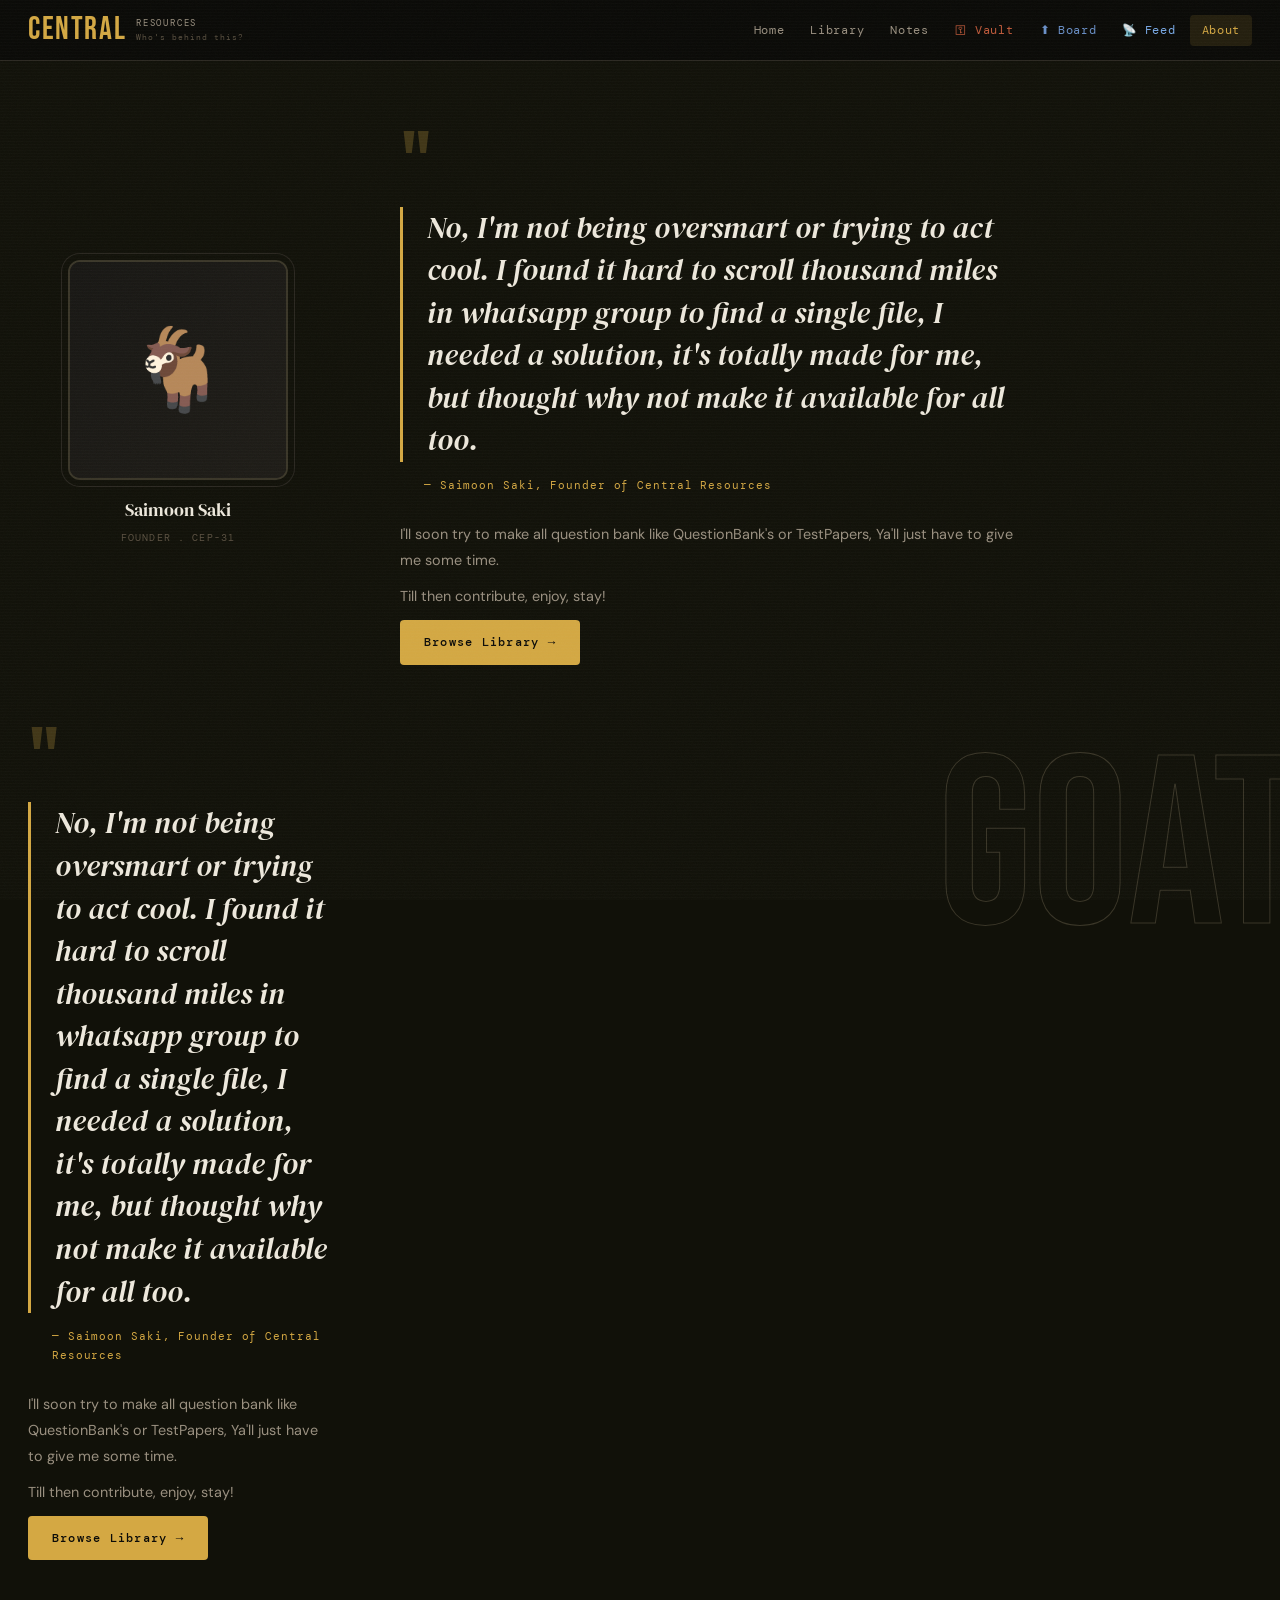
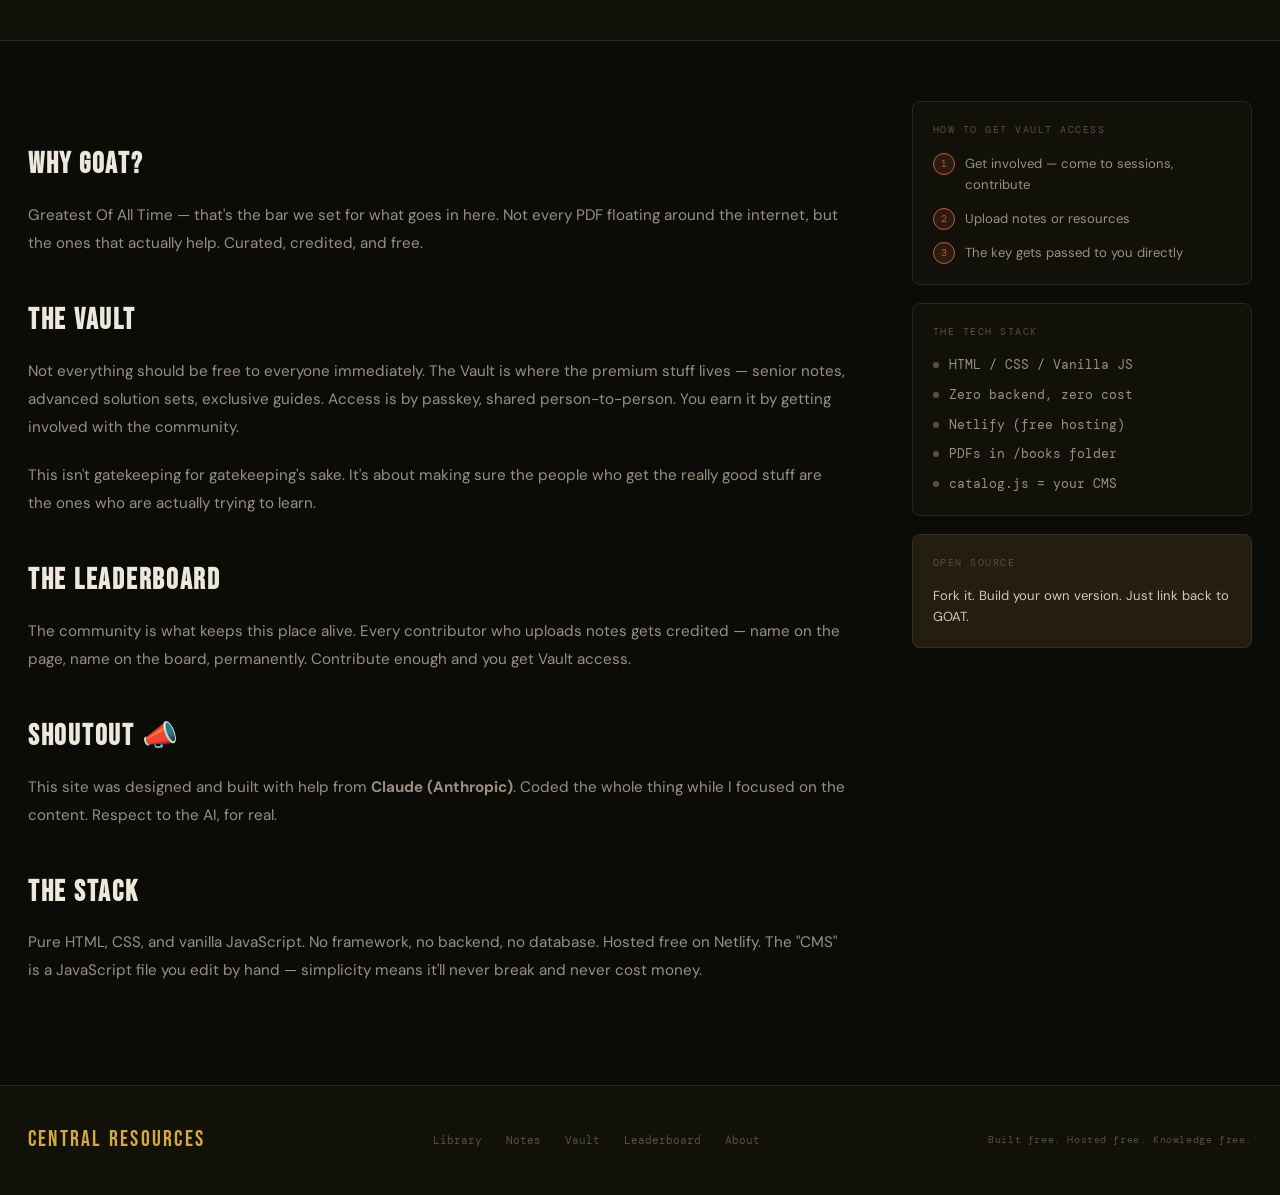
==== commit e31ce12c: "1" ====
--- a/central/about.html
+++ b/central/about.html
@@ -50,7 +50,7 @@
       <div class="founder-photo-col">
         <div class="founder-photo-frame">
           <img
-            src="images/handsome.png"
+            src="images/hansome.png"
             alt="Founder"
             class="founder-photo"
             onerror="this.style.display='none';document.getElementById('founderFallback').style.display='flex';"
@@ -67,8 +67,7 @@
         <div class="founder-open-quote">"</div>
         <!-- ↓ CHANGE THIS QUOTE TO YOUR OWN WORDS -->
         <blockquote class="founder-quote-text">
-         No, I'm not being oversmart or trying to act cool. I found it hard to scroll thousand miles in whatsapp group to find a single file, I needed a solution, it's totally made for me, but thought why not make it available for all too.
-        </blockquote>
+         No, I'm not being oversmart or trying to act cool. I found it hard to scroll thousand miles in whatsapp group to find a single file, I needed a solution, it's totally made for me, but thought why not make it available for all too.</blockquote>
         <!-- ↓ CHANGE THE SIGN-OFF -->
         <div class="founder-quote-sig">— Saimoon Saki, Founder of Central Resources</div>
         <div class="founder-bio">
@@ -80,49 +79,22 @@
           <a href="library.html" class="btn-primary">Browse Library →</a>
         </div>
       </div>
-
-    </div>
-  </section>
-  
-  <section class="founder-hero">
-    <div class="founder-hero-inner">
-
-      <div class="founder-photo-col">
-        <div class="founder-photo-frame">
-          <img
-            src="images/founder.jpg"
-            alt="Founder"
-            class="founder-photo"
-            onerror="this.style.display='none';document.getElementById('founderFallback').style.display='flex';"
-          />
-          <div class="founder-photo-fallback" id="founderFallback">🐐</div>
-        </div>
-        <div class="founder-label">
-          <div class="founder-name-tag">Your Name Here</div><!-- ← CHANGE THIS -->
-          <div class="founder-role-tag">Founder · ChE Year 3</div><!-- ← CHANGE THIS -->
-        </div>
-      </div>
-
-      <div class="founder-quote-col">
+        <div class="founder-quote-col">
         <div class="founder-open-quote">"</div>
         <!-- ↓ CHANGE THIS QUOTE TO YOUR OWN WORDS -->
         <blockquote class="founder-quote-text">
-          Knowledge locked behind a paywall is knowledge wasted.
-          I built this so no junior has to figure it out alone.
-        </blockquote>
+         No, I'm not being oversmart or trying to act cool. I found it hard to scroll thousand miles in whatsapp group to find a single file, I needed a solution, it's totally made for me, but thought why not make it available for all too.</blockquote>
         <!-- ↓ CHANGE THE SIGN-OFF -->
-        <div class="founder-quote-sig">— Your Name, Founder of Central Resources</div>
+        <div class="founder-quote-sig">— Saimoon Saki, Founder of Central Resources</div>
         <div class="founder-bio">
           <!-- ↓ CHANGE THIS BIO -->
-          <p>I'm a Chemical Engineering student who also builds things for the web. I started making notes for myself — scanning chapters, typing up solutions, writing guides before exams. At some point I had a folder of genuinely useful stuff just sitting there.</p>
-          <p>So I built Central Resources. Free, open, forever.</p>
+          <p>I'll soon try to make all question bank like QuestionBank's or TestPapers, Ya'll just have to give me some time.</p>
+          <p>Till then contribute, enjoy, stay!</p>
         </div>
         <div class="founder-cta-row">
           <a href="library.html" class="btn-primary">Browse Library →</a>
-          <a href="leaderboard.html" class="btn-ghost">Meet the Team</a>
         </div>
       </div>
-
     </div>
   </section>
 
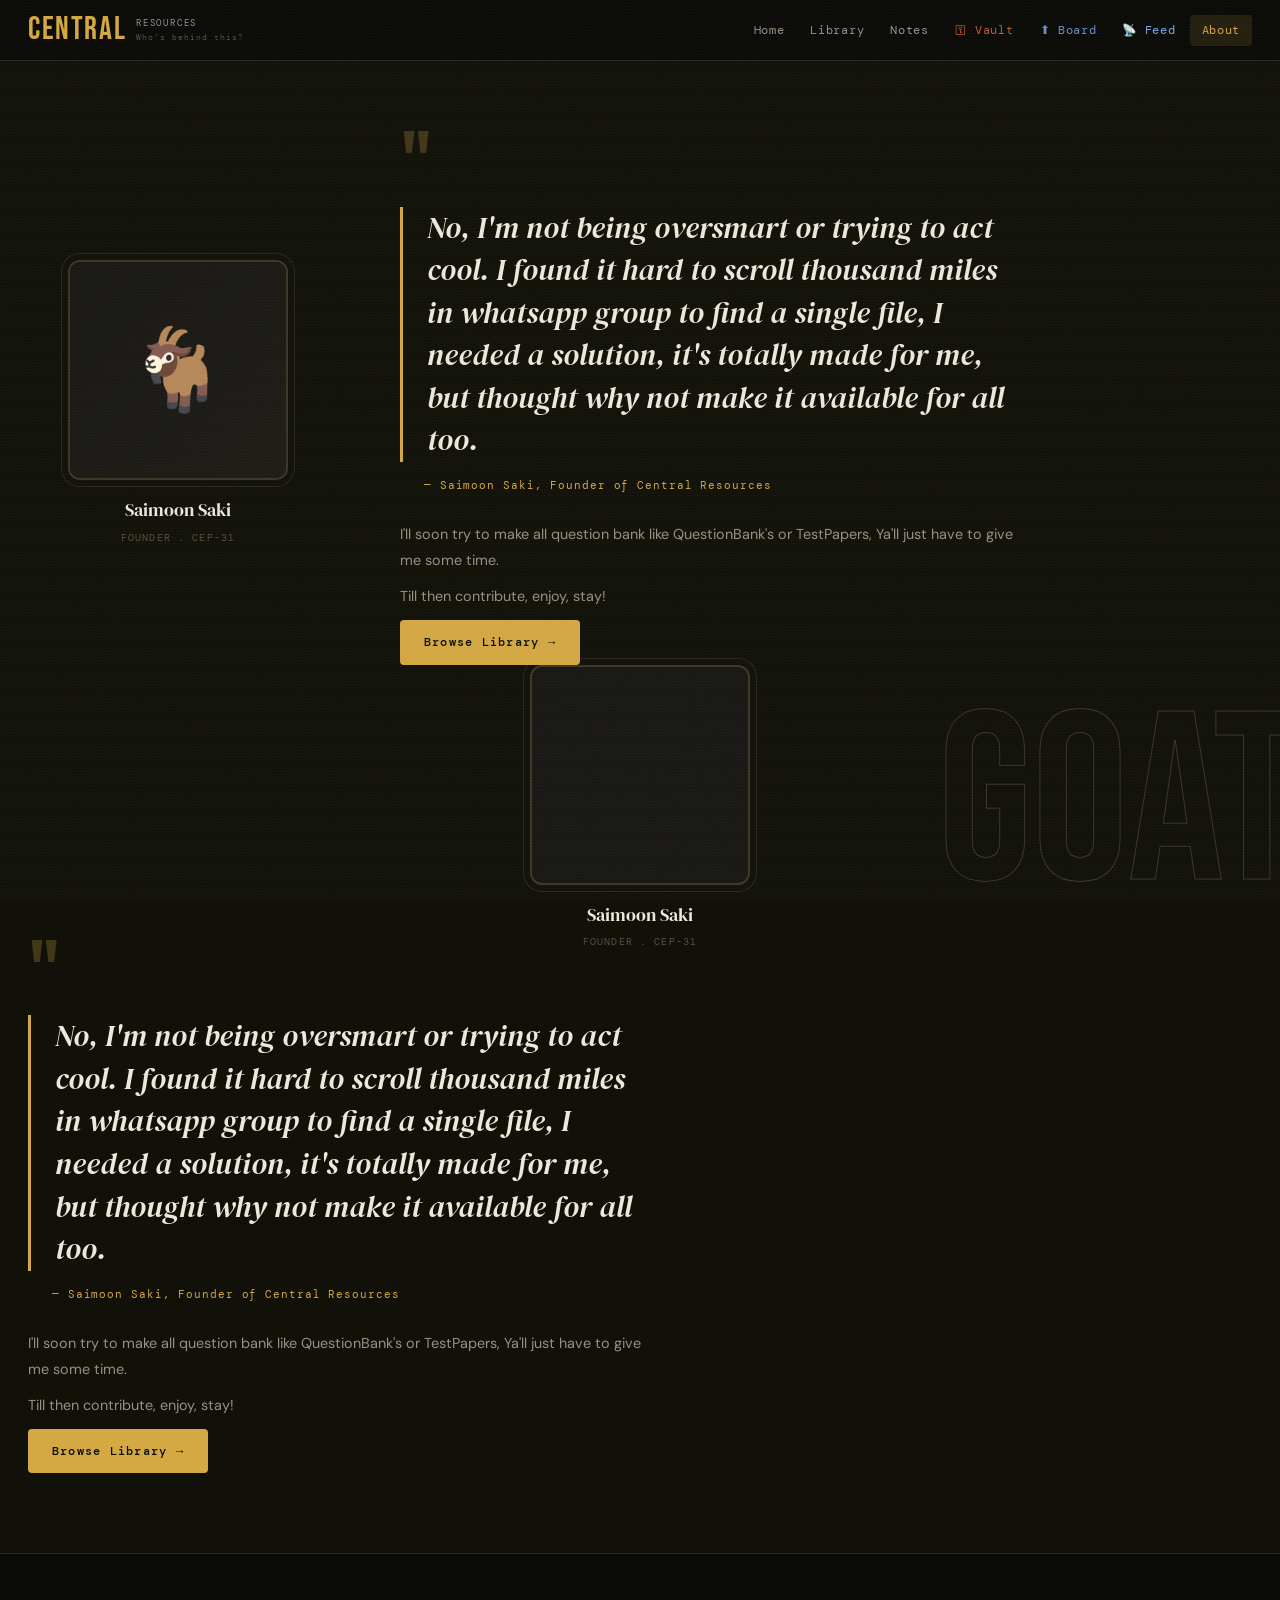
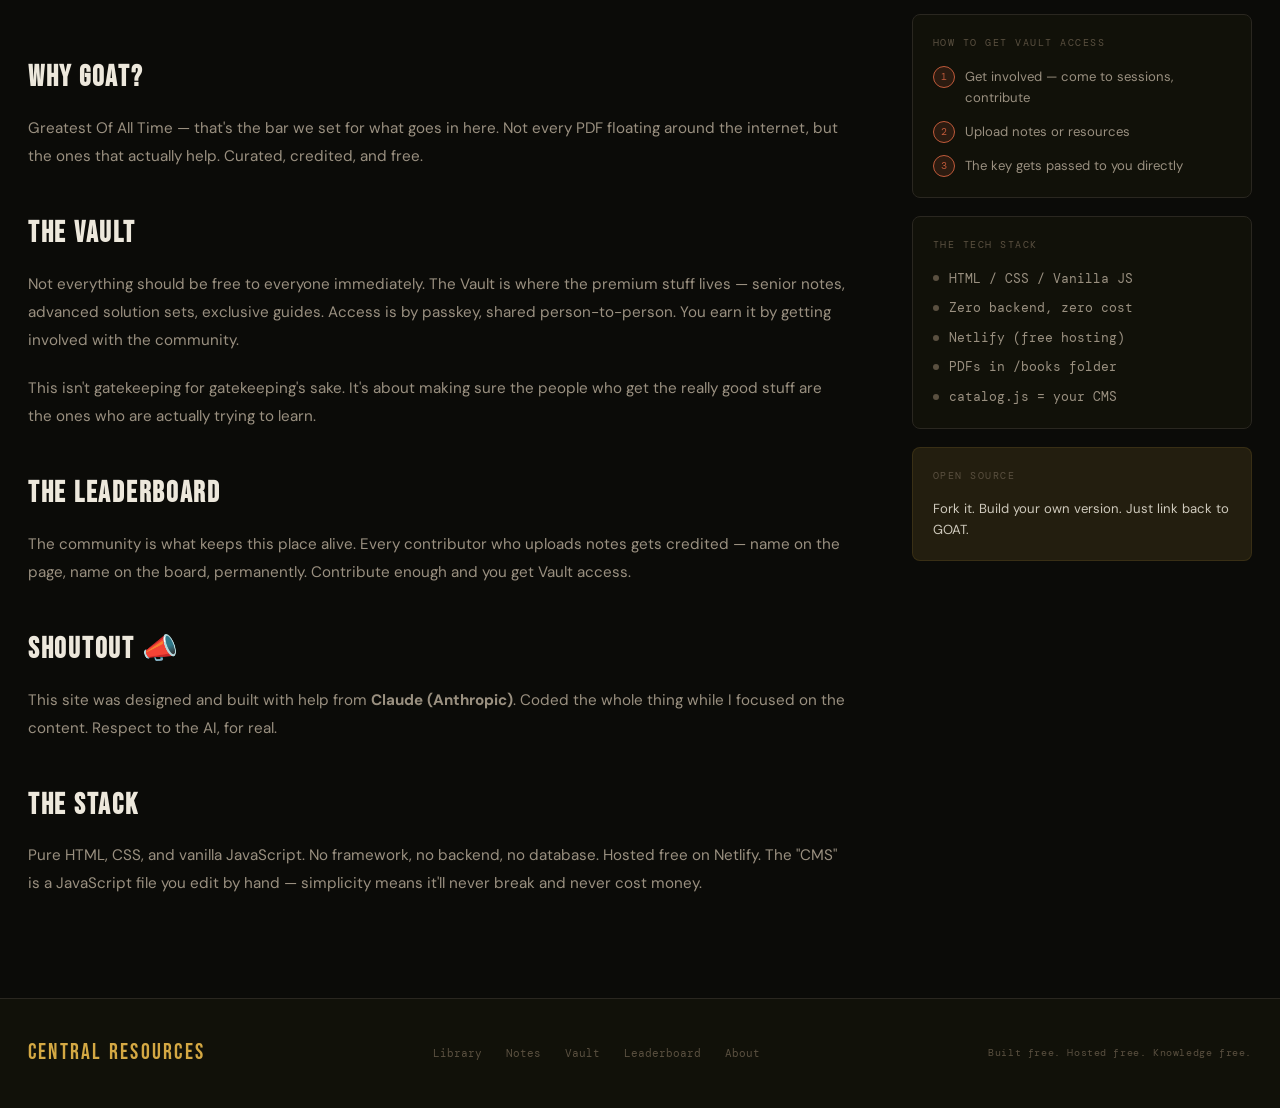
==== commit aaf54365: "1" ====
--- a/central/about.html
+++ b/central/about.html
@@ -79,7 +79,25 @@
           <a href="library.html" class="btn-primary">Browse Library →</a>
         </div>
       </div>
-        <div class="founder-quote-col">
+        
+    </div>
+     <div class="founder-photo-col">
+        <div class="founder-photo-frame">
+          <img
+            src="images/hansome.png"
+            alt="Founder"
+            class="founder-photo"
+            onerror="this.style.display='none';document.getElementById('founderFallback').style.display='flex';"
+          />
+          <div class="founder-photo-fallback" id="founderFallback">🐐</div>
+        </div>
+        <div class="founder-label">
+          <div class="founder-name-tag">Saimoon Saki</div><!-- ← CHANGE THIS -->
+          <div class="founder-role-tag">Founder . CEP-31</div><!-- ← CHANGE THIS -->
+        </div>
+      </div>
+
+      <div class="founder-quote-col">
         <div class="founder-open-quote">"</div>
         <!-- ↓ CHANGE THIS QUOTE TO YOUR OWN WORDS -->
         <blockquote class="founder-quote-text">
@@ -95,7 +113,6 @@
           <a href="library.html" class="btn-primary">Browse Library →</a>
         </div>
       </div>
-    </div>
   </section>
 
   <div class="about-page">
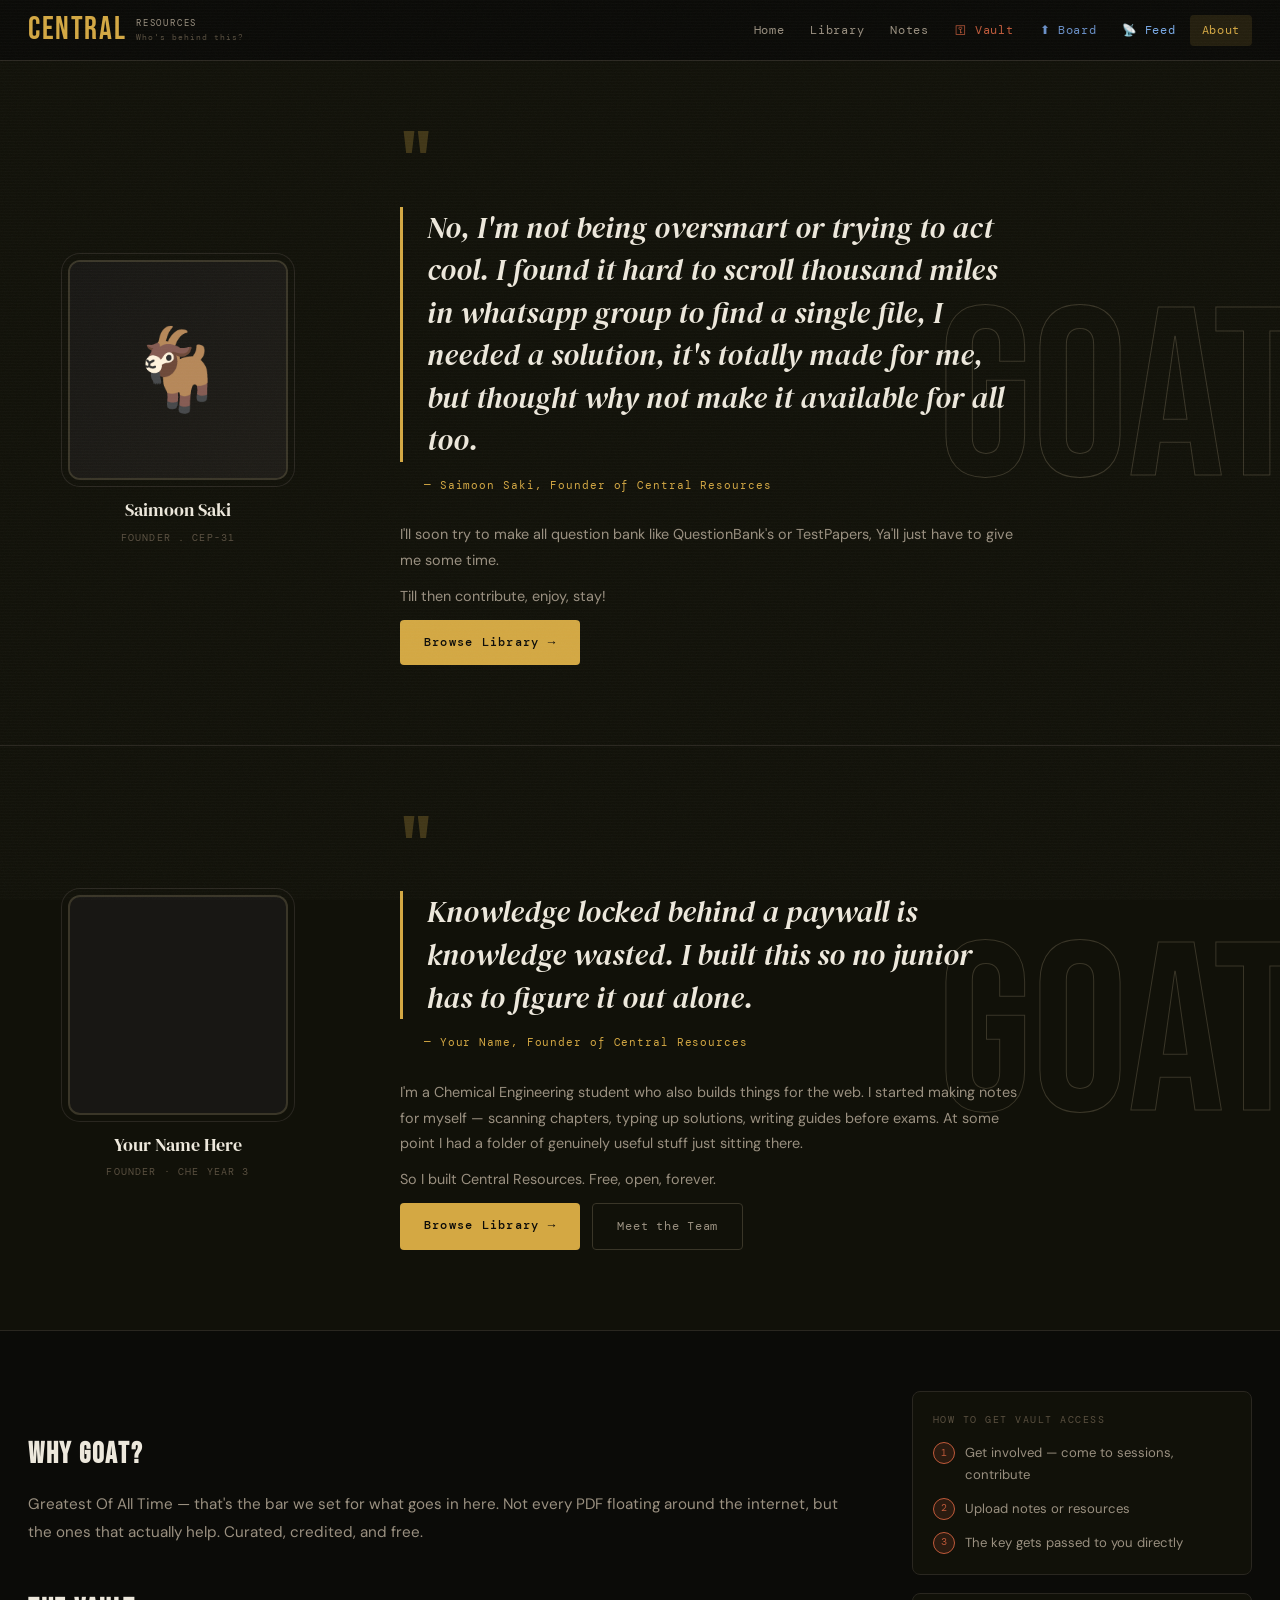
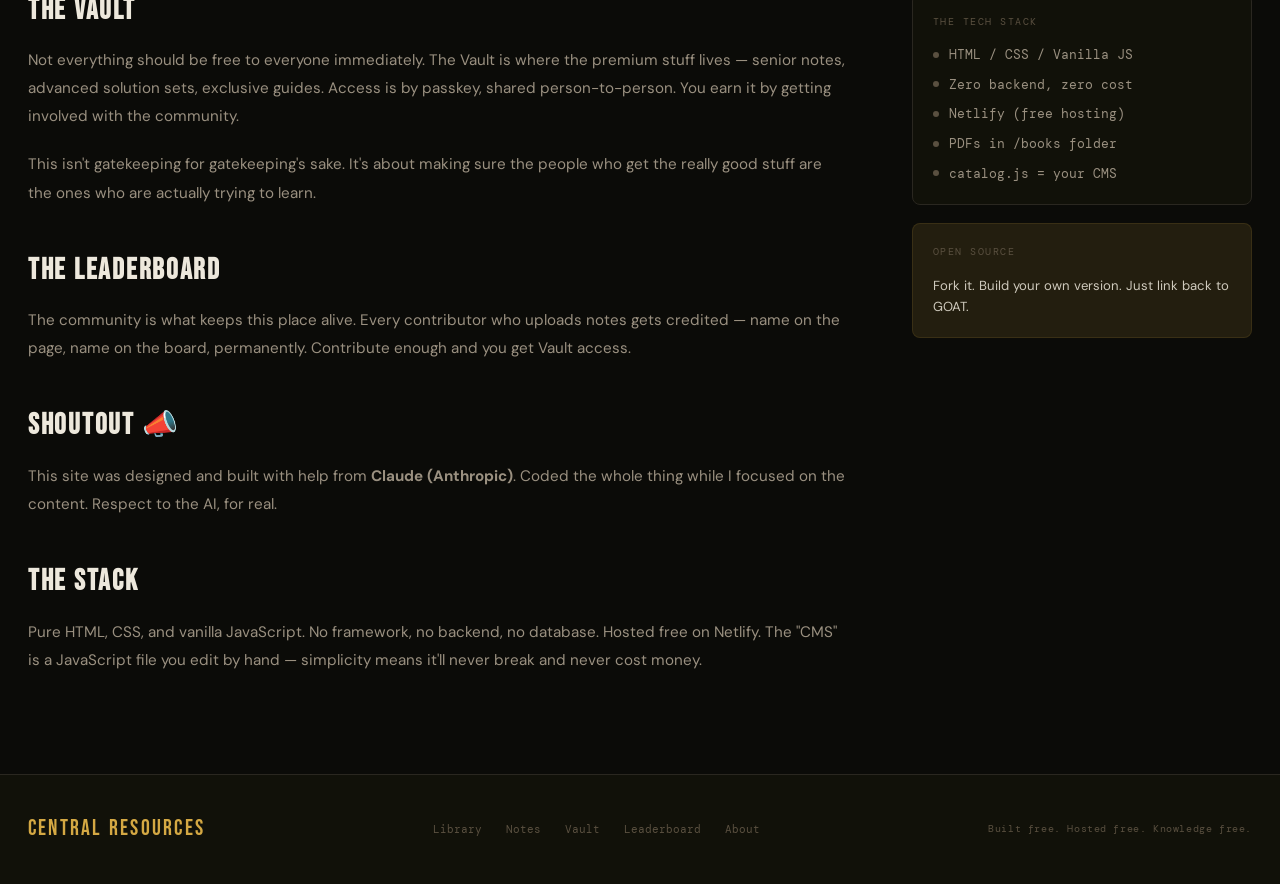
==== commit f4db2fe8: "1" ====
--- a/central/about.html
+++ b/central/about.html
@@ -79,12 +79,17 @@
           <a href="library.html" class="btn-primary">Browse Library →</a>
         </div>
       </div>
-        
+
     </div>
-     <div class="founder-photo-col">
+  </section>
+  
+  <section class="founder-hero">
+    <div class="founder-hero-inner">
+
+      <div class="founder-photo-col">
         <div class="founder-photo-frame">
           <img
-            src="images/hansome.png"
+            src="images/founder.jpg"
             alt="Founder"
             class="founder-photo"
             onerror="this.style.display='none';document.getElementById('founderFallback').style.display='flex';"
@@ -92,8 +97,8 @@
           <div class="founder-photo-fallback" id="founderFallback">🐐</div>
         </div>
         <div class="founder-label">
-          <div class="founder-name-tag">Saimoon Saki</div><!-- ← CHANGE THIS -->
-          <div class="founder-role-tag">Founder . CEP-31</div><!-- ← CHANGE THIS -->
+          <div class="founder-name-tag">Your Name Here</div><!-- ← CHANGE THIS -->
+          <div class="founder-role-tag">Founder · ChE Year 3</div><!-- ← CHANGE THIS -->
         </div>
       </div>
 
@@ -101,18 +106,23 @@
         <div class="founder-open-quote">"</div>
         <!-- ↓ CHANGE THIS QUOTE TO YOUR OWN WORDS -->
         <blockquote class="founder-quote-text">
-         No, I'm not being oversmart or trying to act cool. I found it hard to scroll thousand miles in whatsapp group to find a single file, I needed a solution, it's totally made for me, but thought why not make it available for all too.</blockquote>
+          Knowledge locked behind a paywall is knowledge wasted.
+          I built this so no junior has to figure it out alone.
+        </blockquote>
         <!-- ↓ CHANGE THE SIGN-OFF -->
-        <div class="founder-quote-sig">— Saimoon Saki, Founder of Central Resources</div>
+        <div class="founder-quote-sig">— Your Name, Founder of Central Resources</div>
         <div class="founder-bio">
           <!-- ↓ CHANGE THIS BIO -->
-          <p>I'll soon try to make all question bank like QuestionBank's or TestPapers, Ya'll just have to give me some time.</p>
-          <p>Till then contribute, enjoy, stay!</p>
+          <p>I'm a Chemical Engineering student who also builds things for the web. I started making notes for myself — scanning chapters, typing up solutions, writing guides before exams. At some point I had a folder of genuinely useful stuff just sitting there.</p>
+          <p>So I built Central Resources. Free, open, forever.</p>
         </div>
         <div class="founder-cta-row">
           <a href="library.html" class="btn-primary">Browse Library →</a>
+          <a href="leaderboard.html" class="btn-ghost">Meet the Team</a>
         </div>
       </div>
+
+    </div>
   </section>
 
   <div class="about-page">
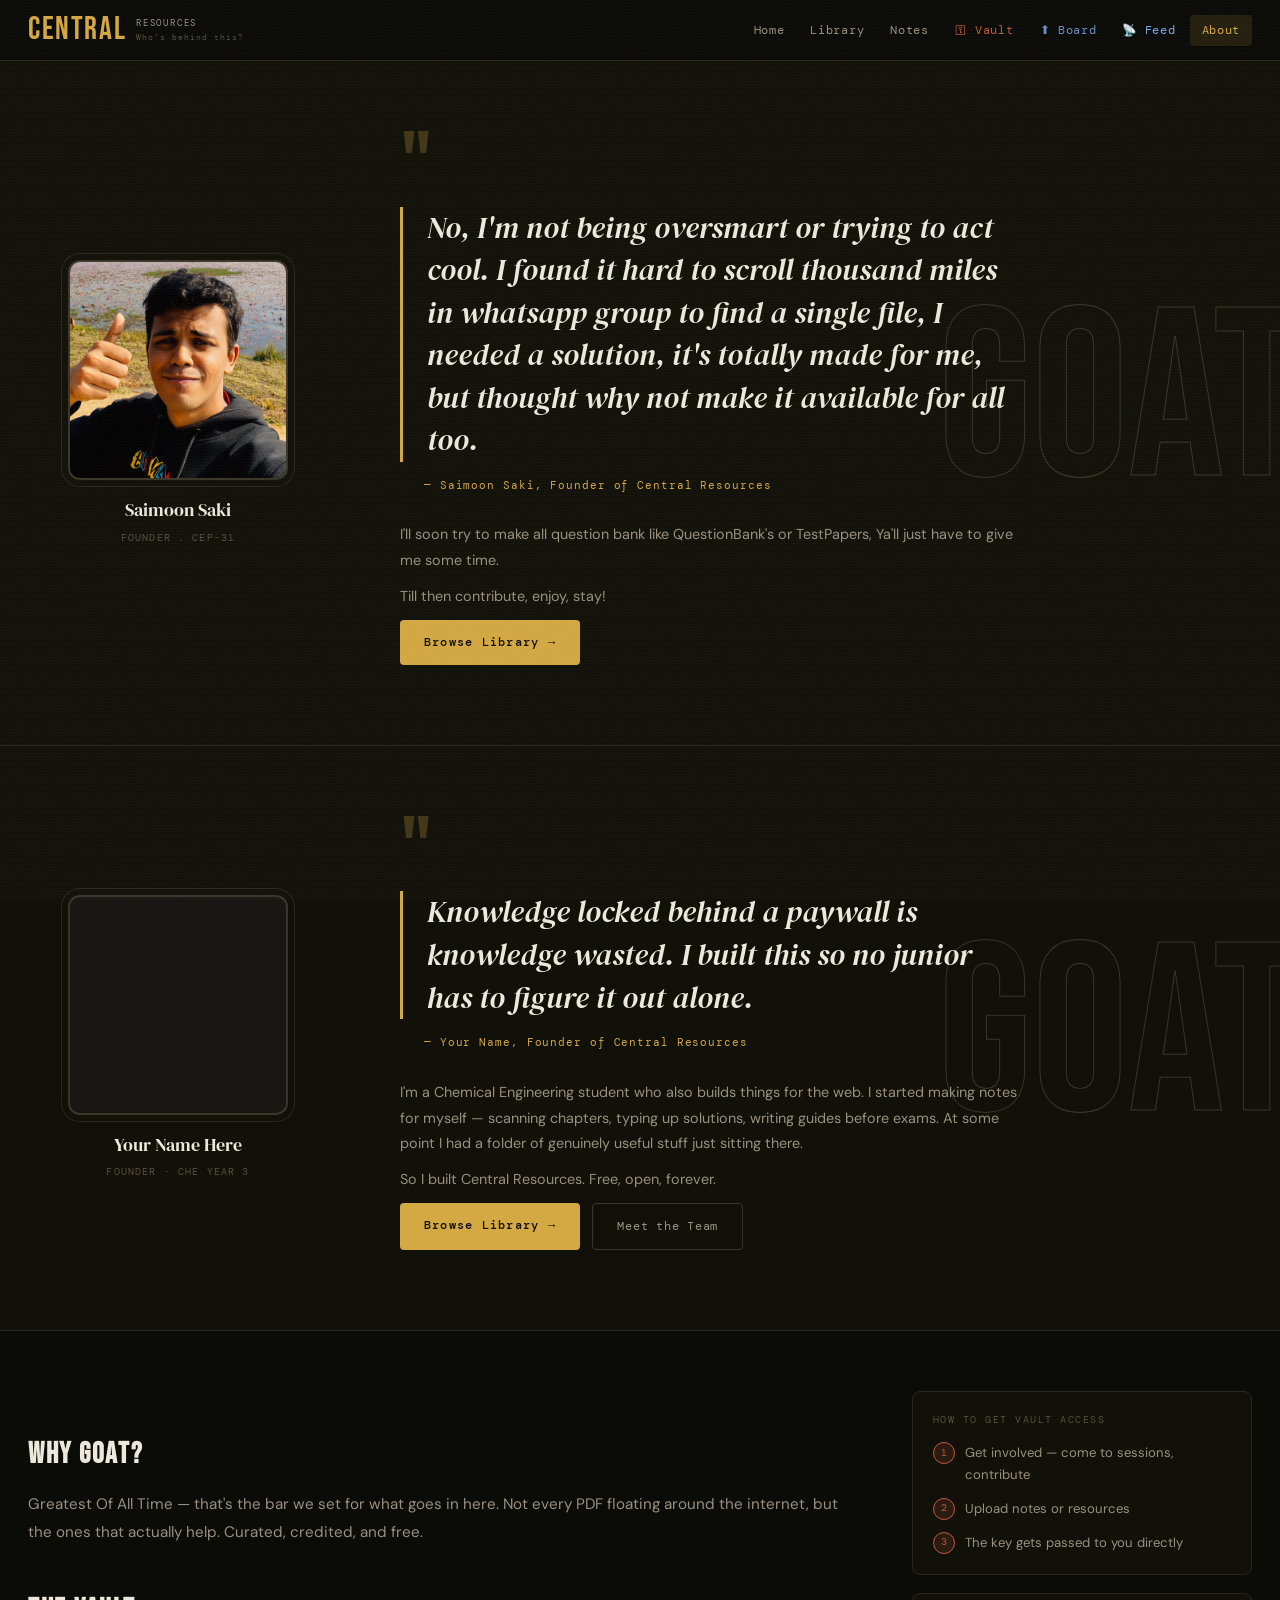
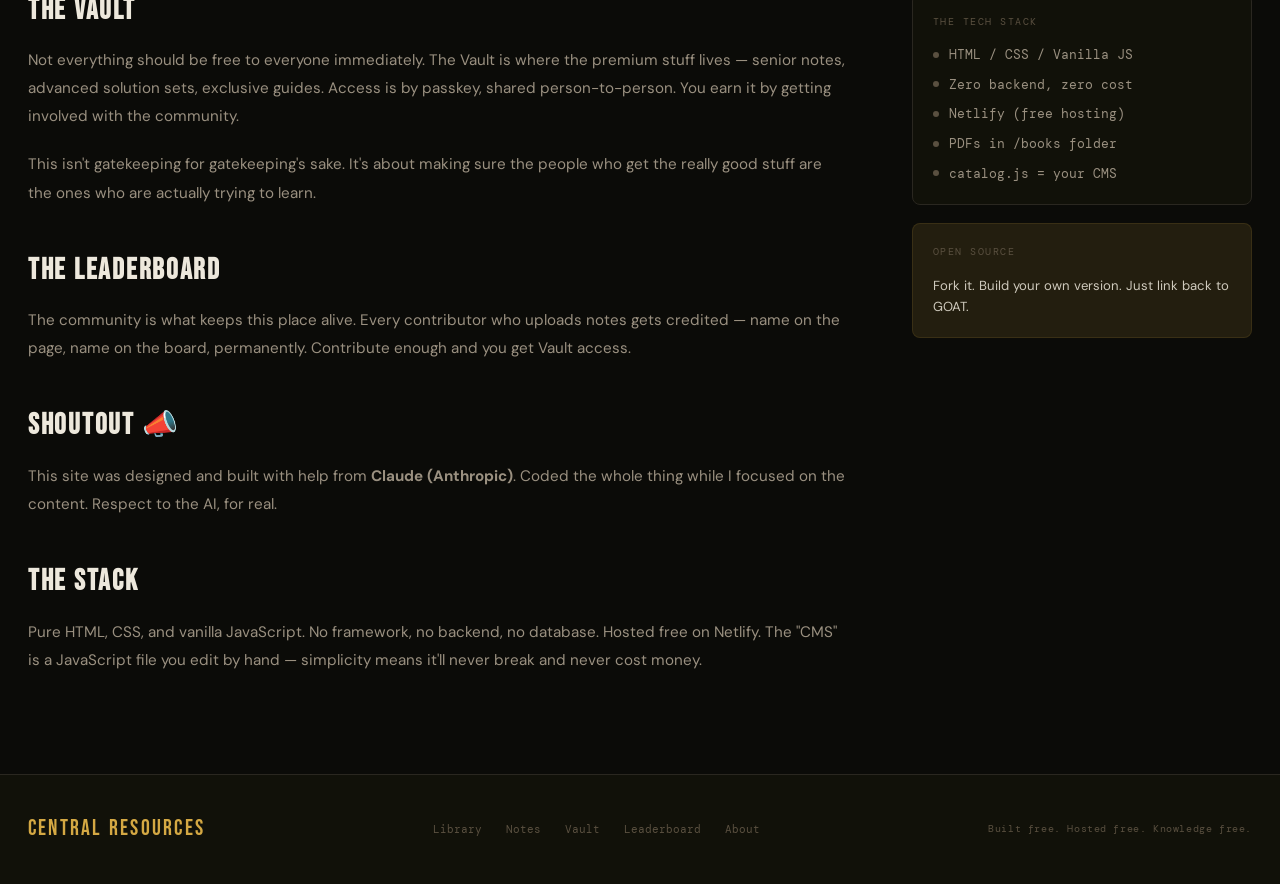
==== commit d0cf66be: "1" ====
--- a/central/about.html
+++ b/central/about.html
@@ -50,7 +50,7 @@
       <div class="founder-photo-col">
         <div class="founder-photo-frame">
           <img
-            src="images/hansome.png"
+            src="images/selfiesaki.png"
             alt="Founder"
             class="founder-photo"
             onerror="this.style.display='none';document.getElementById('founderFallback').style.display='flex';"
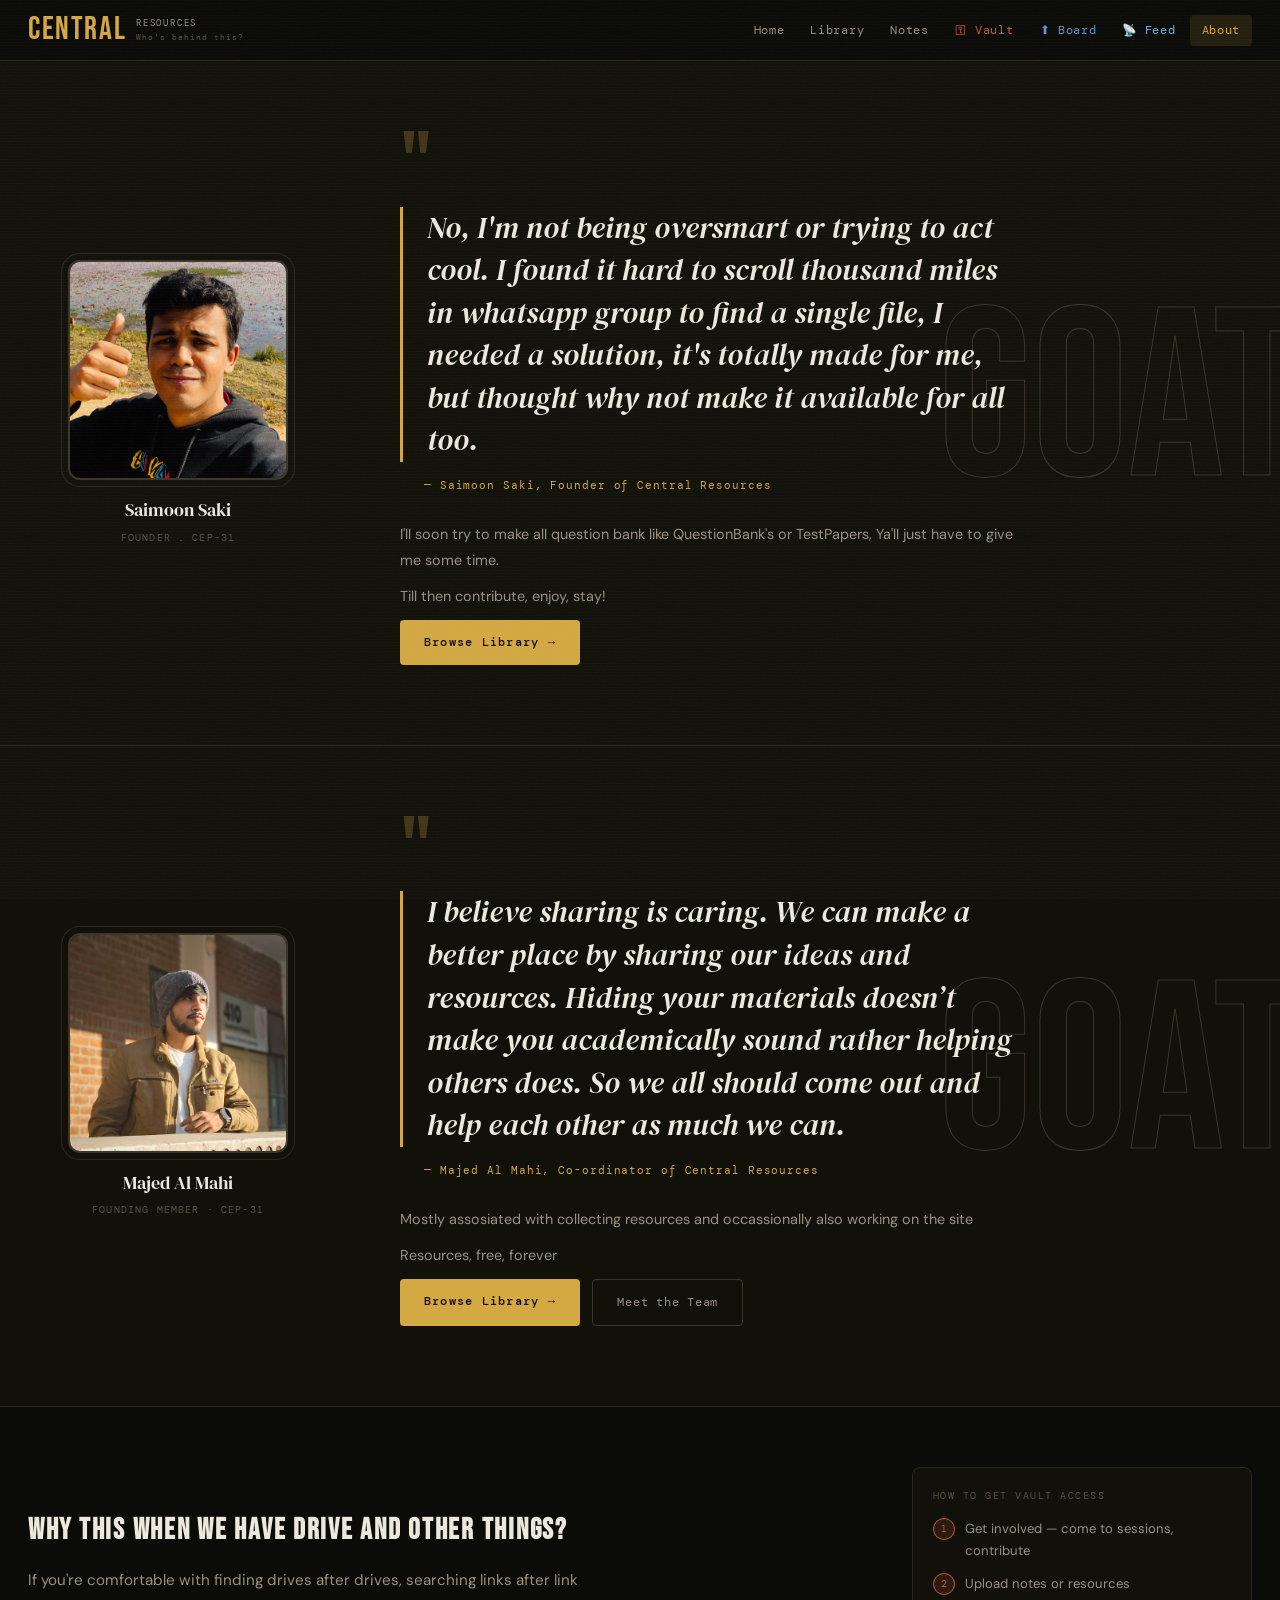
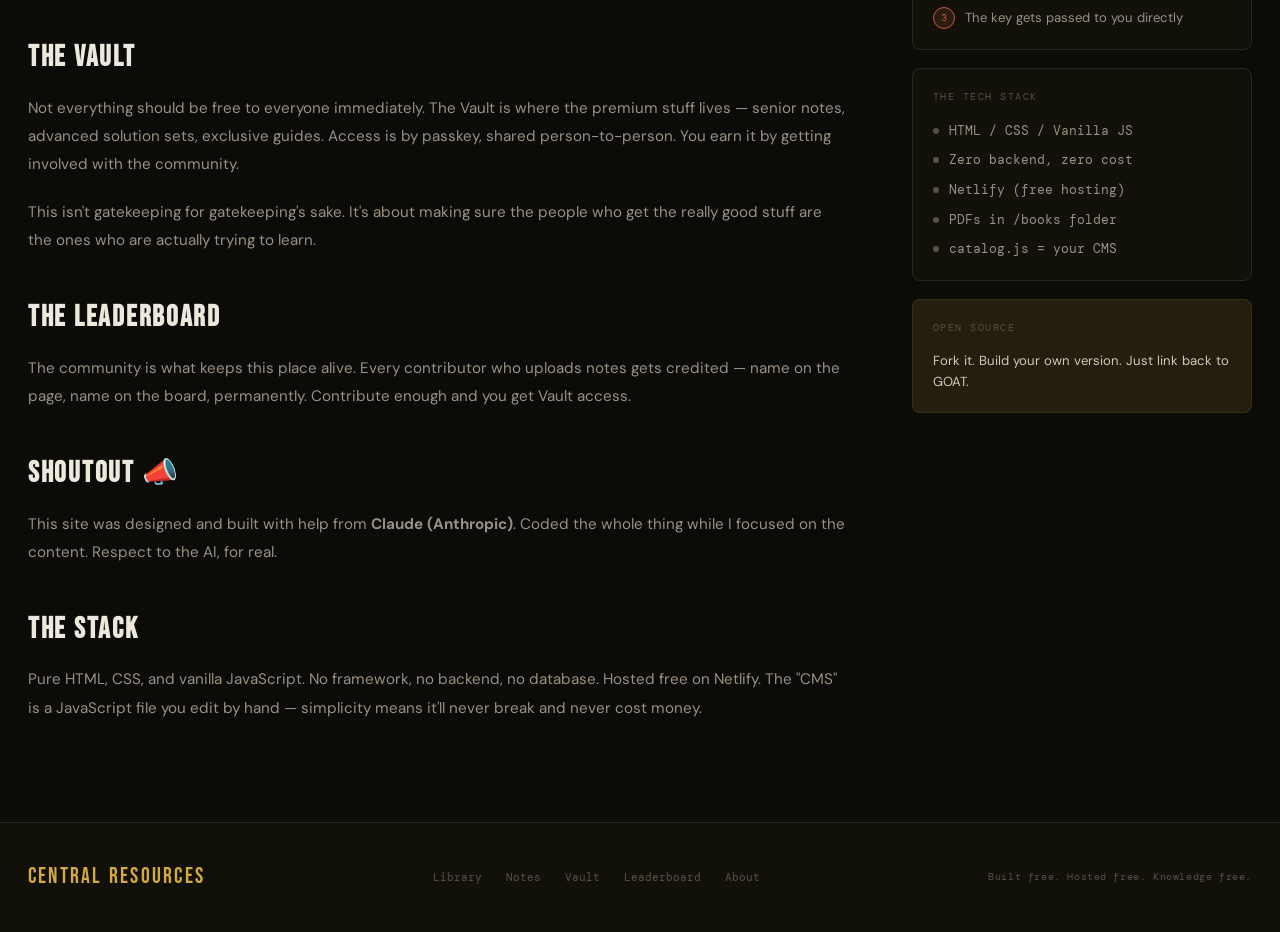
==== commit 1677937b: "1" ====
--- a/central/about.html
+++ b/central/about.html
@@ -89,7 +89,7 @@
       <div class="founder-photo-col">
         <div class="founder-photo-frame">
           <img
-            src="images/founder.jpg"
+            src="images/majed.png"
             alt="Founder"
             class="founder-photo"
             onerror="this.style.display='none';document.getElementById('founderFallback').style.display='flex';"
@@ -97,8 +97,8 @@
           <div class="founder-photo-fallback" id="founderFallback">🐐</div>
         </div>
         <div class="founder-label">
-          <div class="founder-name-tag">Your Name Here</div><!-- ← CHANGE THIS -->
-          <div class="founder-role-tag">Founder · ChE Year 3</div><!-- ← CHANGE THIS -->
+          <div class="founder-name-tag">Majed Al Mahi</div><!-- ← CHANGE THIS -->
+          <div class="founder-role-tag">Founding Member · CEP-31</div><!-- ← CHANGE THIS -->
         </div>
       </div>
 
@@ -106,15 +106,14 @@
         <div class="founder-open-quote">"</div>
         <!-- ↓ CHANGE THIS QUOTE TO YOUR OWN WORDS -->
         <blockquote class="founder-quote-text">
-          Knowledge locked behind a paywall is knowledge wasted.
-          I built this so no junior has to figure it out alone.
+          I believe sharing is caring. We can make a better place by sharing our ideas and resources. Hiding your materials doesn’t make you academically sound rather helping others does. So we all should come out and help each other as much we can.
         </blockquote>
         <!-- ↓ CHANGE THE SIGN-OFF -->
-        <div class="founder-quote-sig">— Your Name, Founder of Central Resources</div>
+        <div class="founder-quote-sig">— Majed Al Mahi, Co-ordinator of Central Resources</div>
         <div class="founder-bio">
           <!-- ↓ CHANGE THIS BIO -->
-          <p>I'm a Chemical Engineering student who also builds things for the web. I started making notes for myself — scanning chapters, typing up solutions, writing guides before exams. At some point I had a folder of genuinely useful stuff just sitting there.</p>
-          <p>So I built Central Resources. Free, open, forever.</p>
+          <p>Mostly assosiated with collecting resources and occassionally also working on the site</p>
+          <p>Resources, free, forever</p>
         </div>
         <div class="founder-cta-row">
           <a href="library.html" class="btn-primary">Browse Library →</a>
@@ -130,8 +129,8 @@
       <div class="about-layout">
 
         <div class="about-main">
-          <h2>Why GOAT?</h2>
-          <p>Greatest Of All Time — that's the bar we set for what goes in here. Not every PDF floating around the internet, but the ones that actually help. Curated, credited, and free.</p>
+          <h2>Why This When we have drive and other things?</h2>
+          <p>If you're comfortable with finding drives after drives, searching links after link</p>
 
           <h2>The Vault</h2>
           <p>Not everything should be free to everyone immediately. The Vault is where the premium stuff lives — senior notes, advanced solution sets, exclusive guides. Access is by passkey, shared person-to-person. You earn it by getting involved with the community.</p>
